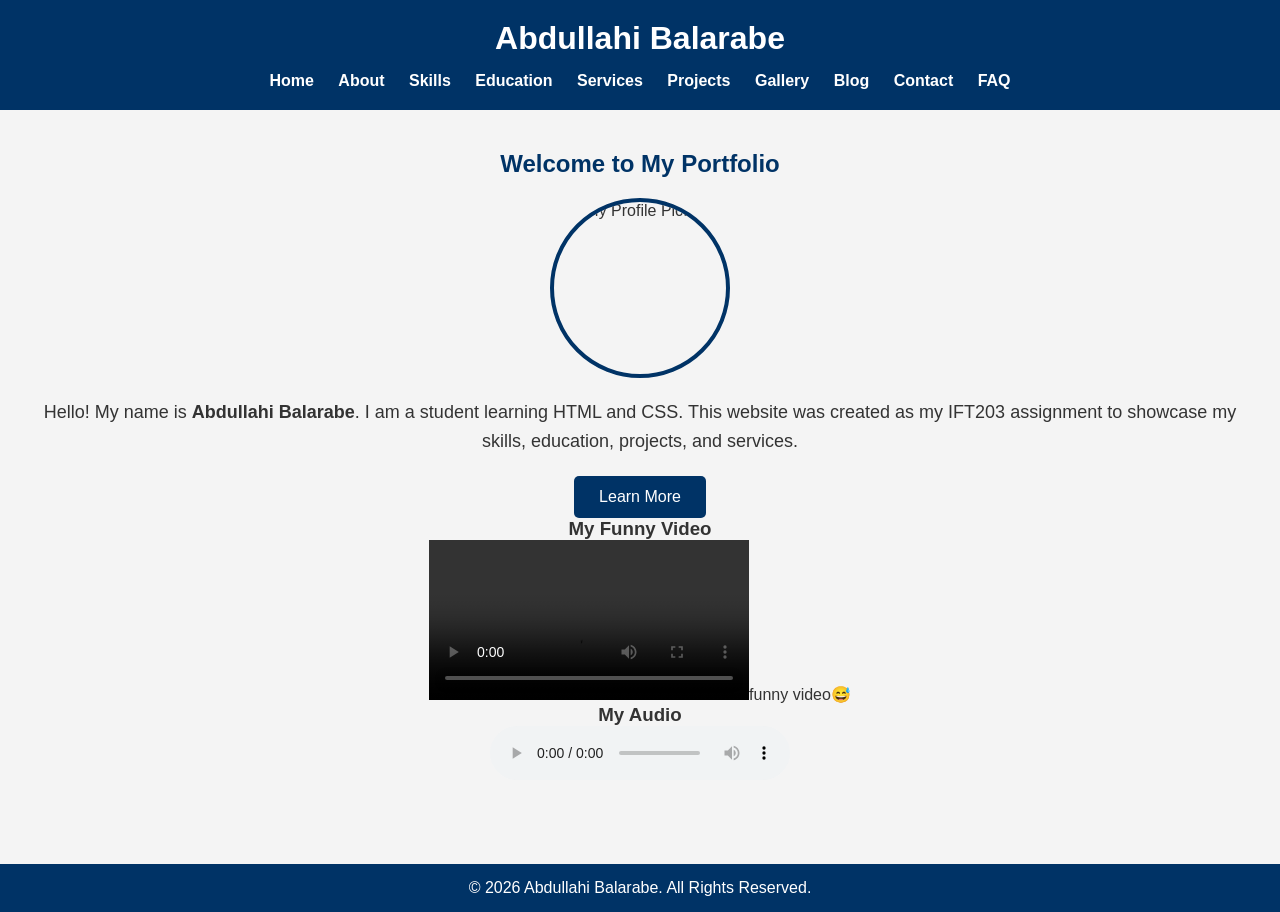
==== index.html @ 3d857029 "Add files via upload" ====
<!DOCTYPE html>
<html lang="en">
<head>
    <meta charset="UTF-8">
    <meta name="viewport" content="width=device-width, initial-scale=1.0">
    <title>Abdullahi Balarabe | Home</title>

    <!-- Link to CSS -->
    <link rel="stylesheet" href="style.css">
</head>
<body>

    <!-- Navigation Menu -->
    <header>
        <h1>Abdullahi Balarabe</h1>

        <nav>
            <a href="index.html">Home</a>
            <a href="about.html">About</a>
            <a href="skills.html">Skills</a>
            <a href="education.html">Education</a>
            <a href="services.html">Services</a>
            <a href="projects.html">Projects</a>
            <a href="gallery.html">Gallery</a>
            <a href="blog.html">Blog</a>
            <a href="contact.html">Contact</a>
            <a href="faq.html">FAQ</a>
        </nav>
    </header>

    <!-- Home Section -->
    <main>
        <h2>Welcome to My Portfolio</h2>
        <img src="images/profile.jpg" alt="My Profile Picture" class="profile">

        <p>
            Hello! My name is <strong>Abdullahi Balarabe</strong>.
            I am a student learning HTML and CSS. This website was
            created as my IFT203 assignment to showcase my skills,
            education, projects, and services.
        </p>

        <button>Learn More</button>
        <h3>My Funny Video</h3>

<video width="320" controls>
    <source src="videos/VID-20260715-WA0588.mp4" type="video/mp4">
    Your browser does not support the video tag.
</video>funny video😅
<h3>My Audio</h3>

<audio controls>
    <source src="audio/Sahara.mp3" type="audio/mpeg">
    Your browser does not support the audio element.
</audio>
    </main>

    <!-- Footer -->
    <footer>
        <p>&copy; 2026 Abdullahi Balarabe. All Rights Reserved.</p>
    </footer>

</body>
</html>
---- style.css ----
/* Reset some default spacing */
* {
    margin: 0;
    padding: 0;
    box-sizing: border-box;
}

/* Body styling */
body {
    font-family: Arial, sans-serif;
    background-color: #f4f4f4;
    color: #333;
}

/* Header */
header {
    background-color: #003366;
    color: white;
    padding: 20px;
    text-align: center;
}

/* Navigation menu */
nav {
    margin-top: 15px;
}

nav a {
    color: white;
    text-decoration: none;
    margin: 0 10px;
    font-weight: bold;
}

nav a:hover {
    color: yellow;
}

/* Main content */
main {
    padding: 40px;
    text-align: center;
}

main h2 {
    color: #003366;
    margin-bottom: 20px;
}

main p {
    font-size: 18px;
    line-height: 1.6;
    margin-bottom: 20px;
}

/* Button */
button {
    background-color: #003366;
    color: white;
    border: none;
    padding: 12px 25px;
    font-size: 16px;
    cursor: pointer;
    border-radius: 5px;
}

button:hover {
    background-color: #0055aa;
}

/* Footer */
footer {
    background-color: #003366;
    color: white;
    text-align: center;
    padding: 15px;
    margin-top: 40px;
}
.profile {
    width: 180px;
    height: 180px;
    border-radius: 50%;
    border: 4px solid #003366;
    margin: 20px auto;
    display: block;
    object-fit: cover;
}
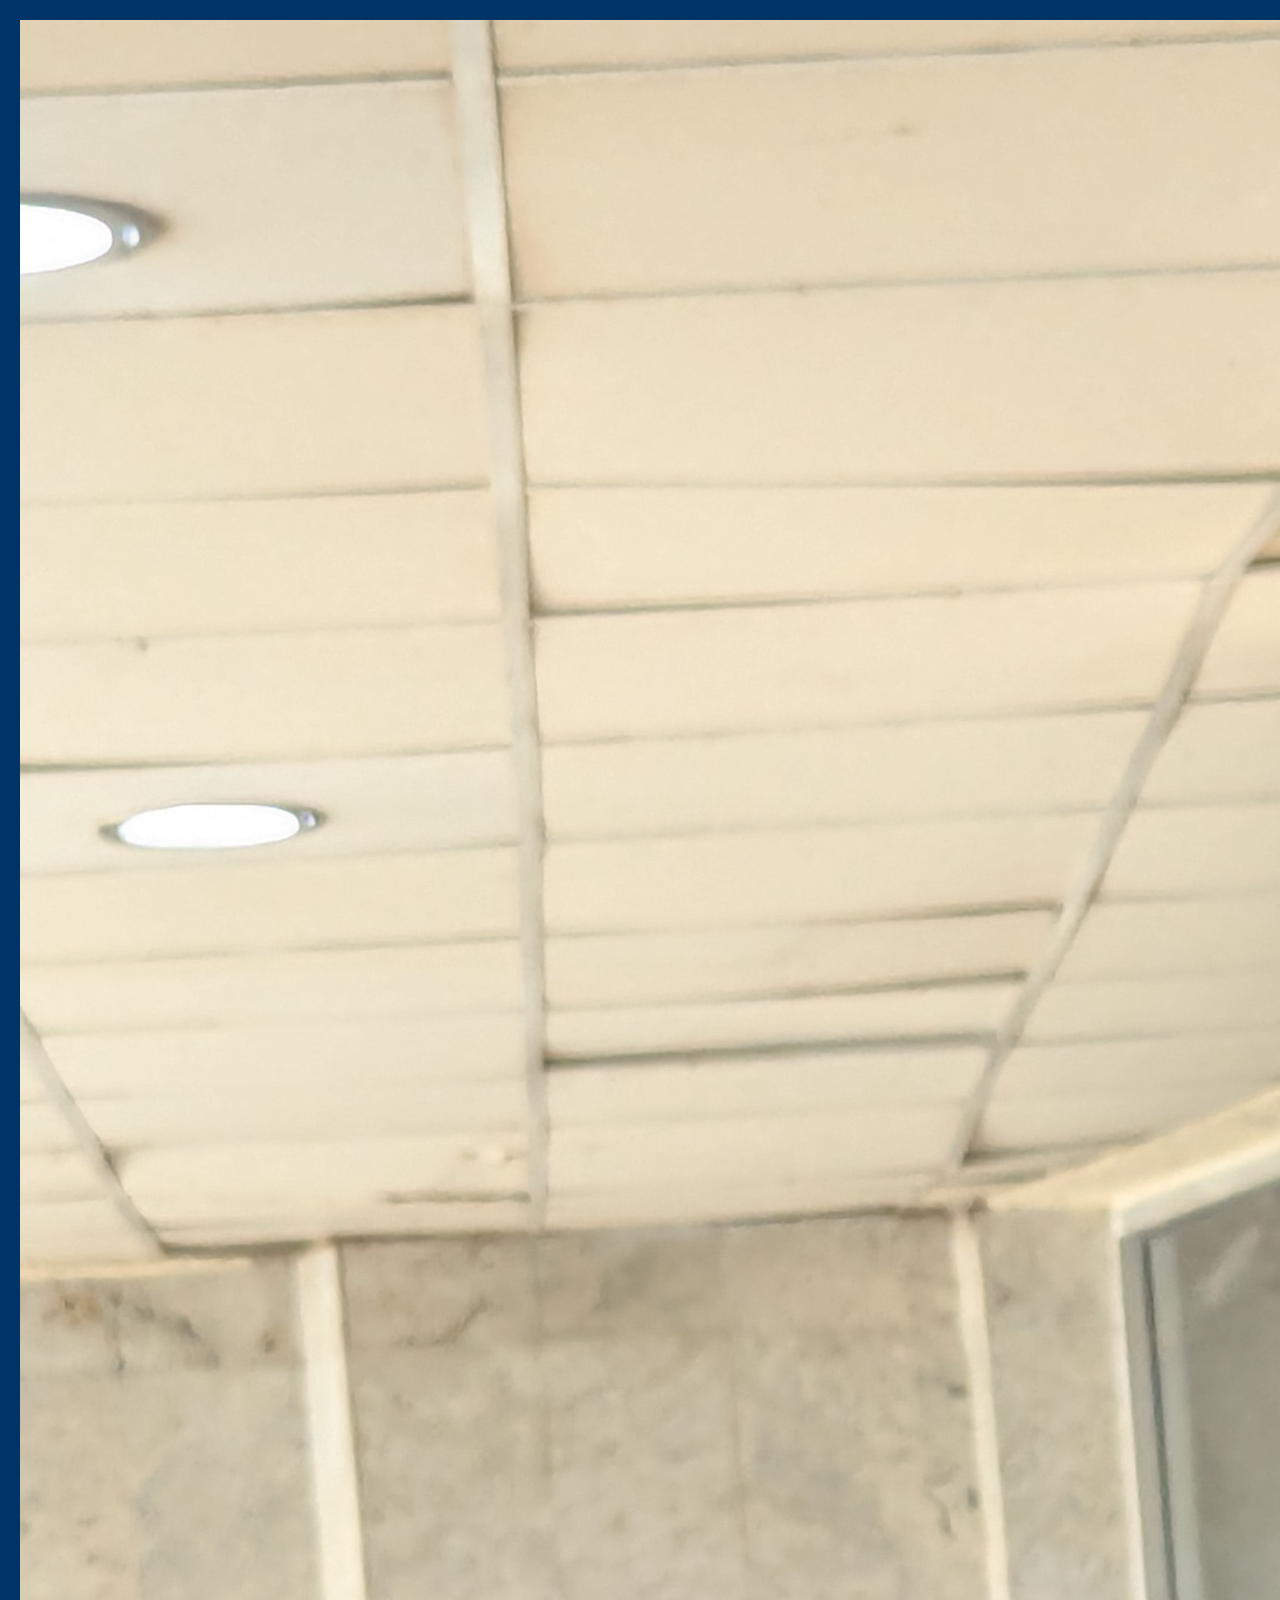
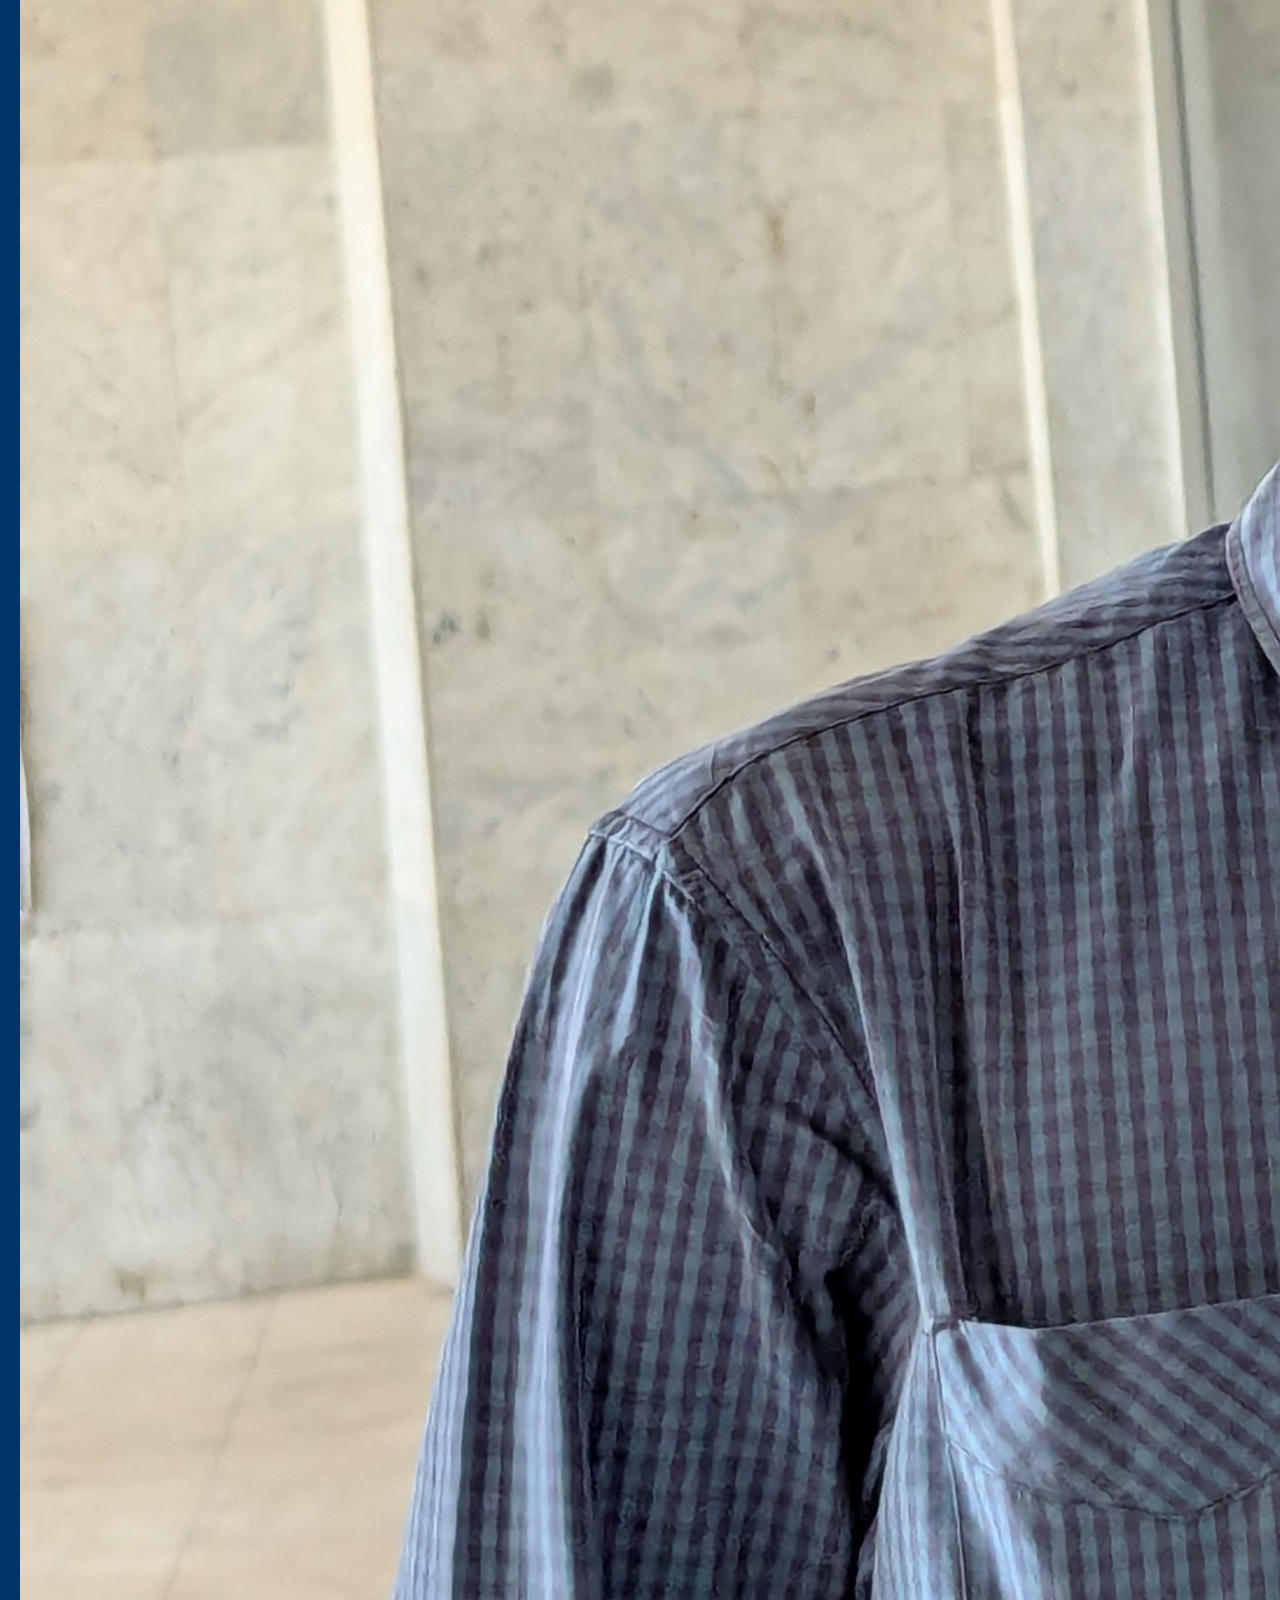
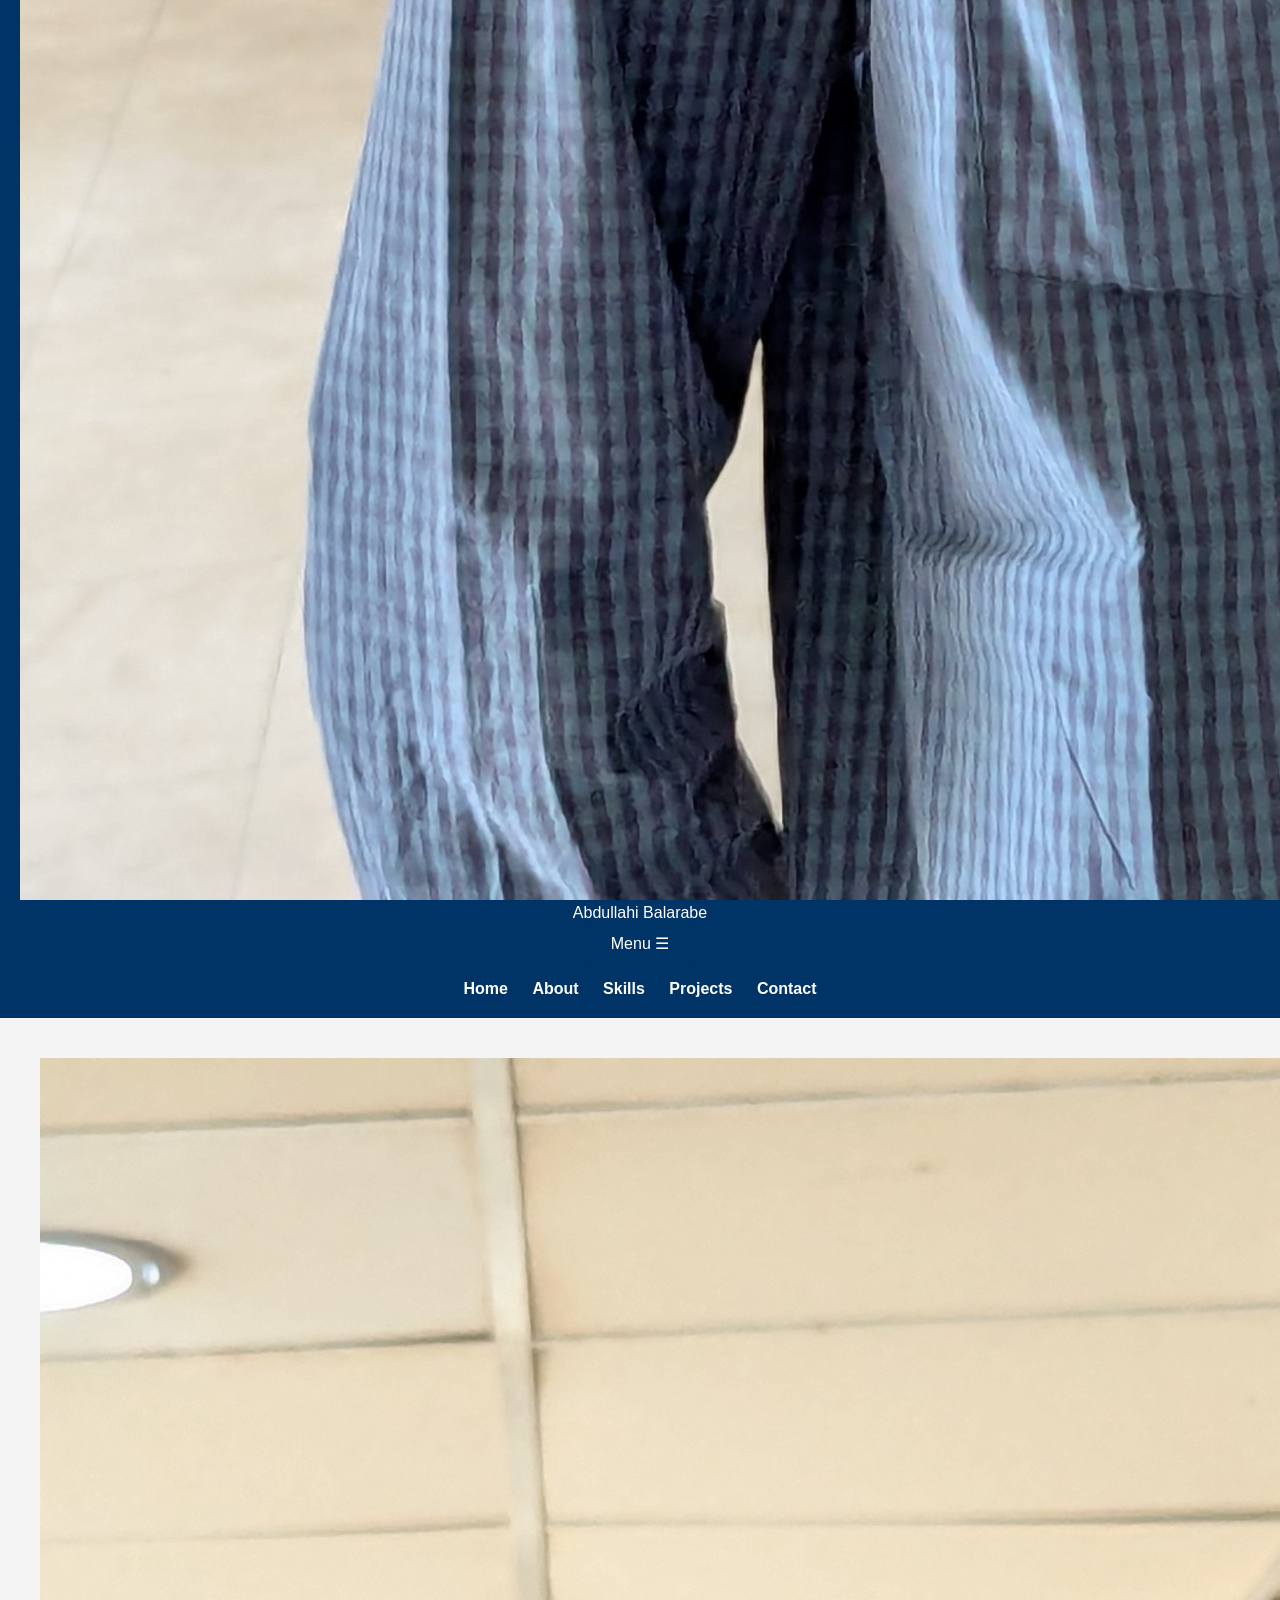
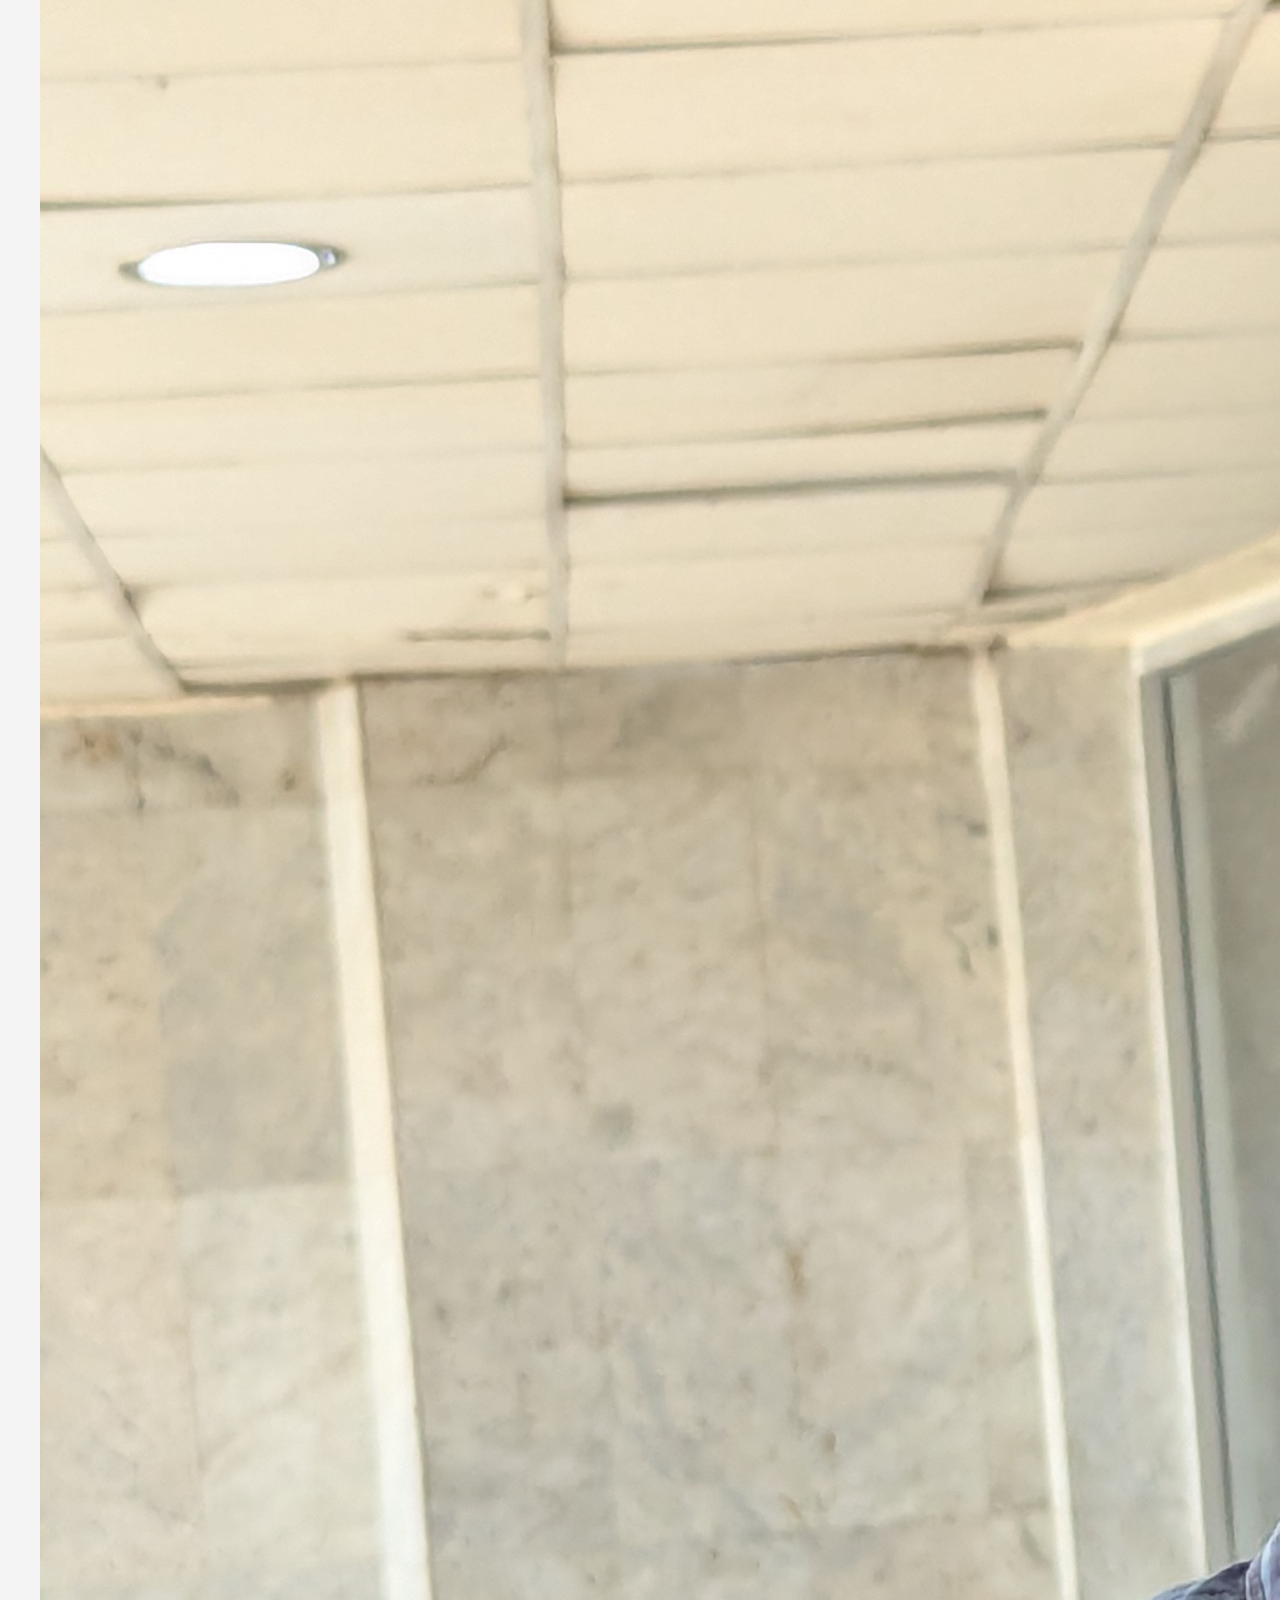
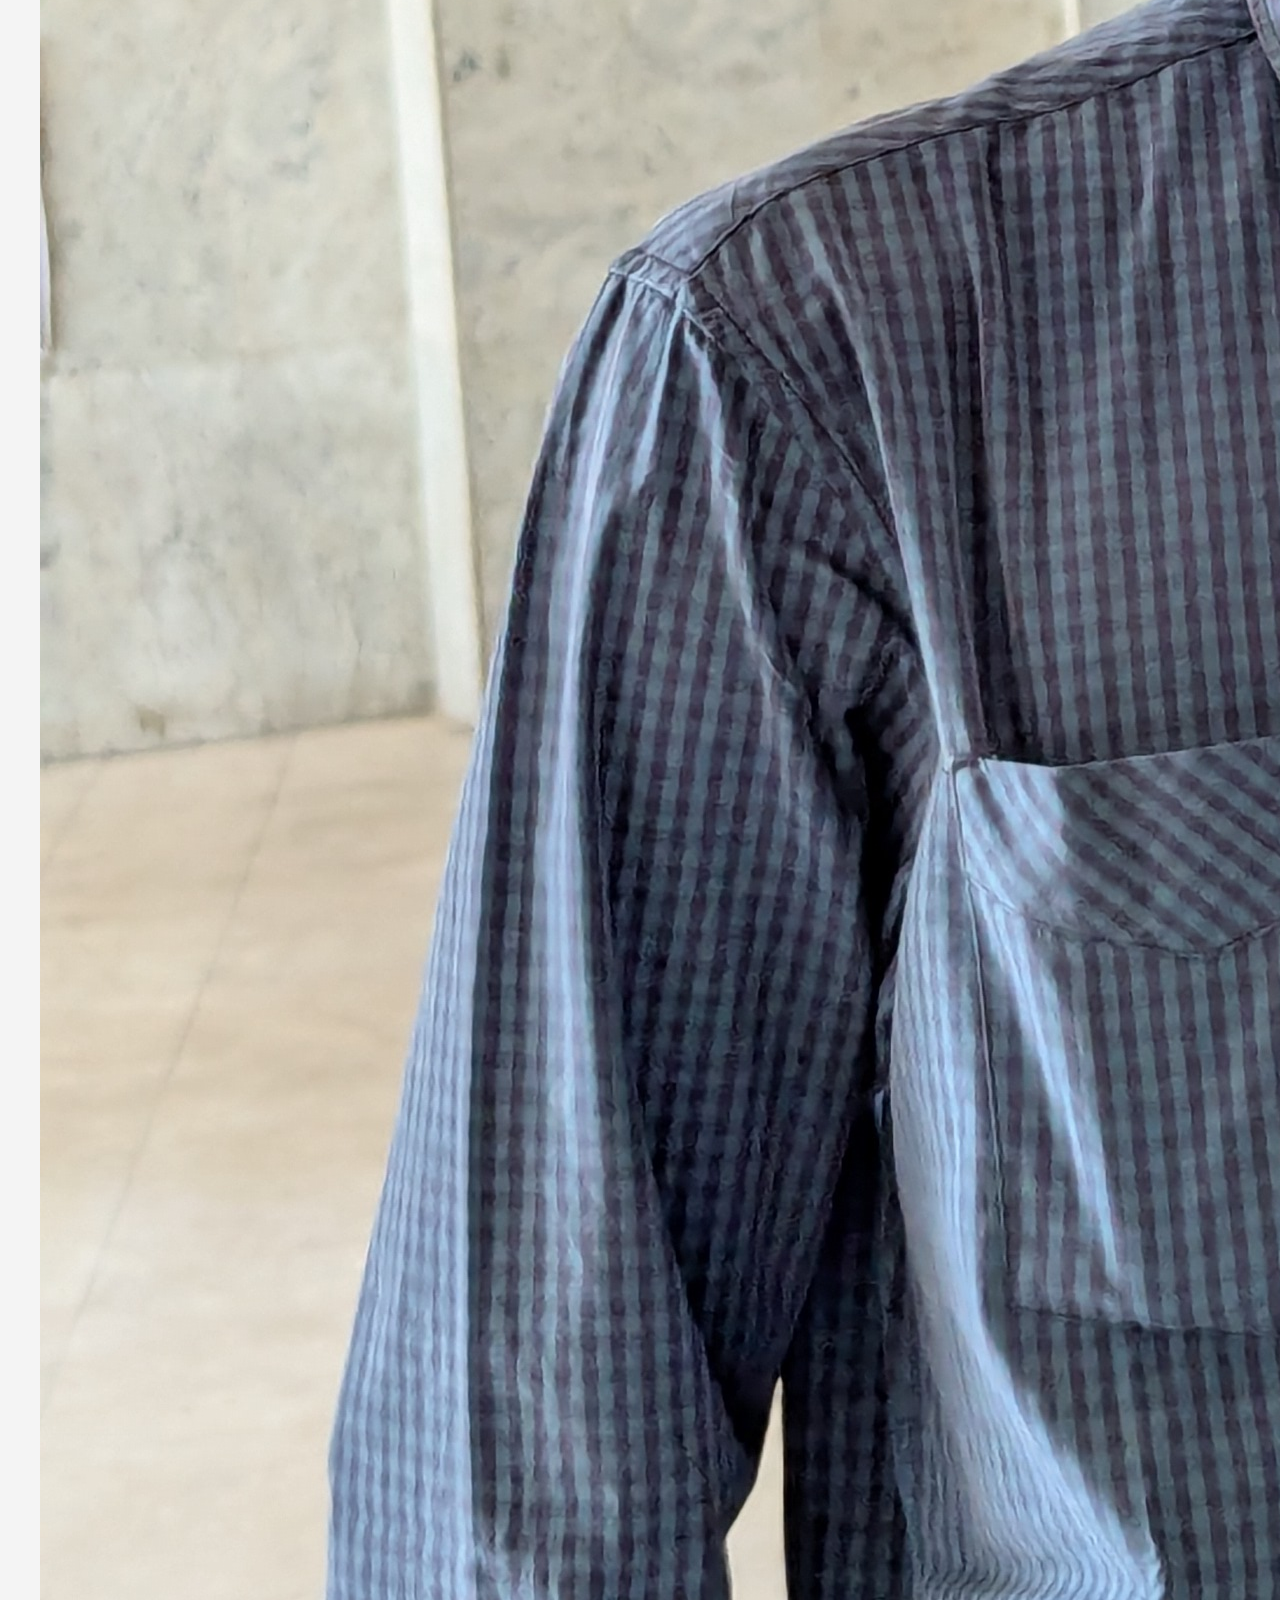
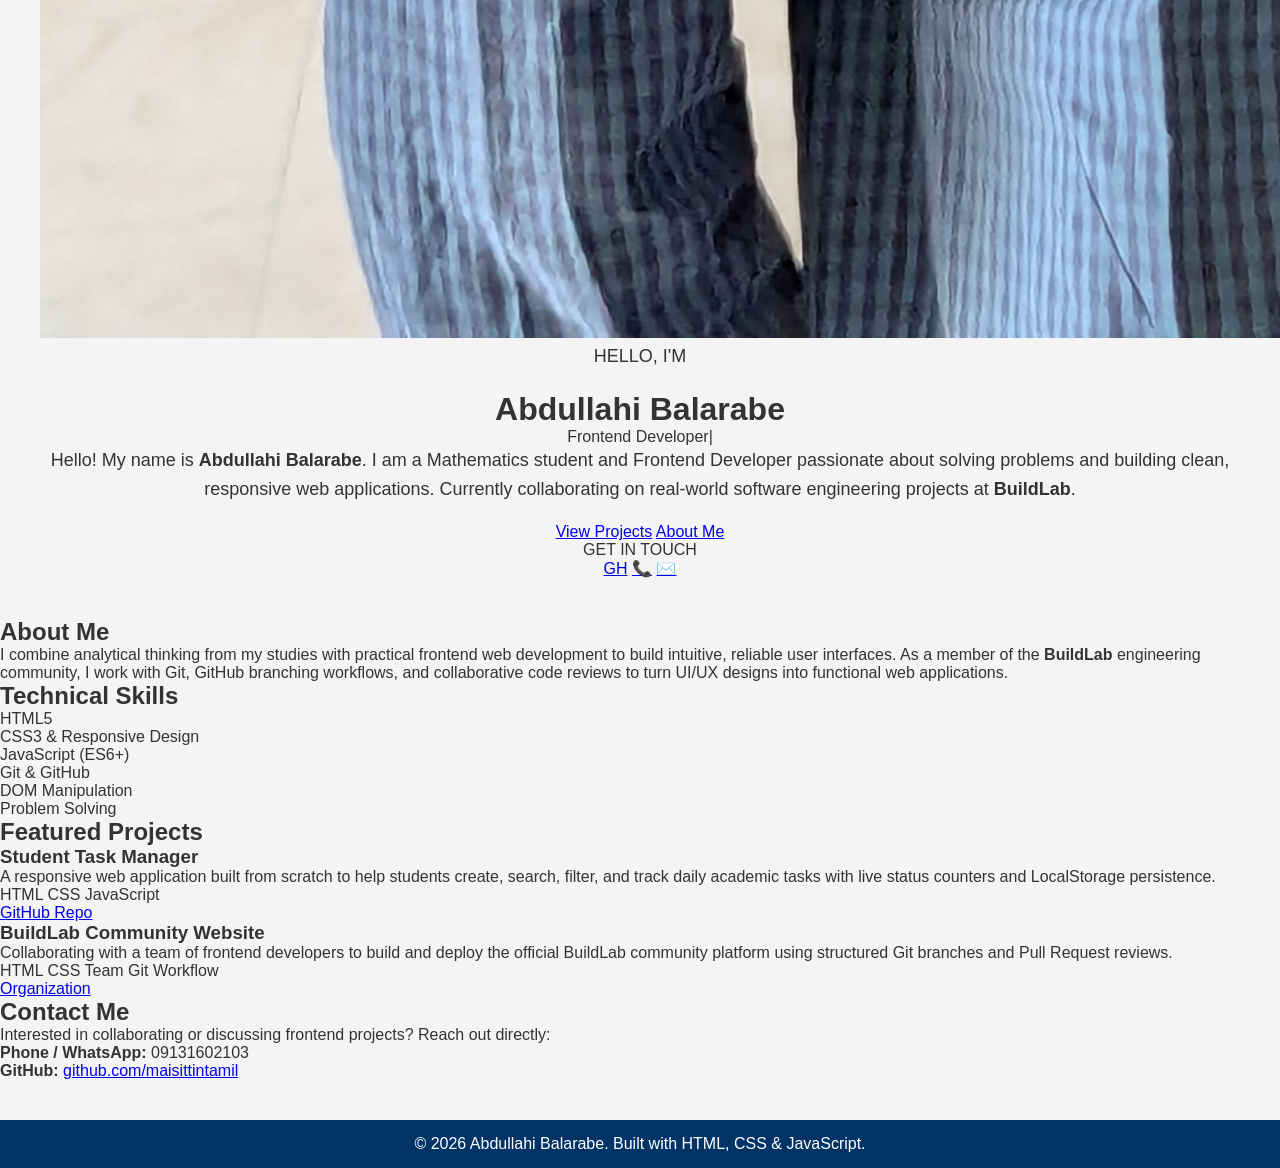
==== commit d08ddb58: "Refactor index.html for improved layout and content Updated the index.html file to enhance the struc" ====
--- a/index.html
+++ b/index.html
@@ -1,64 +1,154 @@
 <!DOCTYPE html>
 <html lang="en">
 <head>
-    <meta charset="UTF-8">
-    <meta name="viewport" content="width=device-width, initial-scale=1.0">
-    <title>Abdullahi Balarabe | Home</title>
-
-    <!-- Link to CSS -->
-    <link rel="stylesheet" href="style.css">
+  <meta charset="UTF-8" />
+  <meta name="viewport" content="width=device-width, initial-scale=1.0" />
+  <title>Abdullahi Balarabe | Frontend Developer</title>
+  <link rel="stylesheet" href="style.css" />
 </head>
 <body>
 
-    <!-- Navigation Menu -->
-    <header>
-        <h1>Abdullahi Balarabe</h1>
+  <!-- Top Navigation Bar -->
+  <header class="navbar">
+    <div class="nav-brand">
+      <img src="images/profile.jpg" alt="Abdullahi Balarabe" class="nav-avatar" />
+      <span class="brand-name">Abdullahi Balarabe</span>
+    </div>
 
-        <nav>
-            <a href="index.html">Home</a>
-            <a href="about.html">About</a>
-            <a href="skills.html">Skills</a>
-            <a href="education.html">Education</a>
-            <a href="services.html">Services</a>
-            <a href="projects.html">Projects</a>
-            <a href="gallery.html">Gallery</a>
-            <a href="blog.html">Blog</a>
-            <a href="contact.html">Contact</a>
-            <a href="faq.html">FAQ</a>
-        </nav>
-    </header>
+    <button id="menu-toggle" class="menu-btn" aria-label="Toggle Menu" aria-expanded="false">
+      <span>Menu</span>
+      <span class="hamburger-icon">☰</span>
+    </button>
 
-    <!-- Home Section -->
-    <main>
-        <h2>Welcome to My Portfolio</h2>
-        <img src="images/profile.jpg" alt="My Profile Picture" class="profile">
+    <!-- Dropdown Navigation Drawer -->
+    <nav id="nav-drawer" class="nav-drawer">
+      <a href="#home" class="nav-link">Home</a>
+      <a href="#about" class="nav-link">About</a>
+      <a href="#skills" class="nav-link">Skills</a>
+      <a href="#projects" class="nav-link">Projects</a>
+      <a href="#contact" class="nav-link">Contact</a>
+    </nav>
+  </header>
 
+  <!-- Hero Section -->
+  <main id="home" class="hero">
+    <div class="hero-content">
+      <div class="profile-ring">
+        <img src="images/profile.jpg" alt="Abdullahi Balarabe" class="hero-photo" />
+      </div>
+
+      <p class="hero-kicker">HELLO, I'M</p>
+      <h1 class="hero-title">Abdullahi <span class="accent-text">Balarabe</span></h1>
+      
+      <div class="typing-wrapper">
+        <span id="typed-role" class="typed-text">Frontend Developer</span><span class="cursor">|</span>
+      </div>
+
+      <p class="hero-bio">
+        Hello! My name is <strong>Abdullahi Balarabe</strong>. I am a Mathematics student and Frontend Developer passionate about solving problems and building clean, responsive web applications. Currently collaborating on real-world software engineering projects at <strong>BuildLab</strong>.
+      </p>
+
+      <div class="hero-actions">
+        <a href="#projects" class="btn btn-primary">View Projects</a>
+        <a href="#about" class="btn btn-secondary">About Me</a>
+      </div>
+
+      <div class="social-strip">
+        <span class="social-label">GET IN TOUCH</span>
+        <div class="social-icons">
+          <a href="https://github.com/maisittintamil" target="_blank" rel="noopener" class="icon-box" title="GitHub">GH</a>
+          <a href="tel:09131602103" class="icon-box" title="Call Me">📞</a>
+          <a href="#contact" class="icon-box" title="Message">✉️</a>
+        </div>
+      </div>
+    </div>
+  </main>
+
+  <!-- About Section -->
+  <section id="about" class="section">
+    <div class="container">
+      <h2 class="section-title">About <span class="accent-text">Me</span></h2>
+      <div class="card">
         <p>
-            Hello! My name is <strong>Abdullahi Balarabe</strong>.
-            I am a student learning HTML and CSS. This website was
-            created as my IFT203 assignment to showcase my skills,
-            education, projects, and services.
+          I combine analytical thinking from my studies with practical frontend web development to build intuitive, reliable user interfaces. As a member of the <strong>BuildLab</strong> engineering community, I work with Git, GitHub branching workflows, and collaborative code reviews to turn UI/UX designs into functional web applications.
         </p>
+      </div>
+    </div>
+  </section>
 
-        <button>Learn More</button>
-        <h3>My Funny Video</h3>
+  <!-- Skills Section -->
+  <section id="skills" class="section">
+    <div class="container">
+      <h2 class="section-title">Technical <span class="accent-text">Skills</span></h2>
+      <div class="skills-grid">
+        <div class="skill-card">HTML5</div>
+        <div class="skill-card">CSS3 & Responsive Design</div>
+        <div class="skill-card">JavaScript (ES6+)</div>
+        <div class="skill-card">Git & GitHub</div>
+        <div class="skill-card">DOM Manipulation</div>
+        <div class="skill-card">Problem Solving</div>
+      </div>
+    </div>
+  </section>
 
-<video width="320" controls>
-    <source src="videos/VID-20260715-WA0588.mp4" type="video/mp4">
-    Your browser does not support the video tag.
-</video>funny video😅
-<h3>My Audio</h3>
+  <!-- Projects Section -->
+  <section id="projects" class="section">
+    <div class="container">
+      <h2 class="section-title">Featured <span class="accent-text">Projects</span></h2>
+      <div class="projects-grid">
+        
+        <article class="project-card">
+          <h3>Student Task Manager</h3>
+          <p>
+            A responsive web application built from scratch to help students create, search, filter, and track daily academic tasks with live status counters and LocalStorage persistence.
+          </p>
+          <div class="tech-tags">
+            <span>HTML</span>
+            <span>CSS</span>
+            <span>JavaScript</span>
+          </div>
+          <div class="project-links">
+            <a href="https://github.com/maisittintamil/buildlab-entry-task" target="_blank" rel="noopener" class="btn btn-sm">GitHub Repo</a>
+          </div>
+        </article>
 
-<audio controls>
-    <source src="audio/Sahara.mp3" type="audio/mpeg">
-    Your browser does not support the audio element.
-</audio>
-    </main>
+        <article class="project-card">
+          <h3>BuildLab Community Website</h3>
+          <p>
+            Collaborating with a team of frontend developers to build and deploy the official BuildLab community platform using structured Git branches and Pull Request reviews.
+          </p>
+          <div class="tech-tags">
+            <span>HTML</span>
+            <span>CSS</span>
+            <span>Team Git Workflow</span>
+          </div>
+          <div class="project-links">
+            <a href="https://github.com/buildlab-community" target="_blank" rel="noopener" class="btn btn-sm">Organization</a>
+          </div>
+        </article>
 
-    <!-- Footer -->
-    <footer>
-        <p>&copy; 2026 Abdullahi Balarabe. All Rights Reserved.</p>
-    </footer>
+      </div>
+    </div>
+  </section>
 
+  <!-- Contact Section -->
+  <section id="contact" class="section">
+    <div class="container">
+      <h2 class="section-title">Contact <span class="accent-text">Me</span></h2>
+      <div class="card contact-card">
+        <p>Interested in collaborating or discussing frontend projects? Reach out directly:</p>
+        <div class="contact-details">
+          <p><strong>Phone / WhatsApp:</strong> 09131602103</p>
+          <p><strong>GitHub:</strong> <a href="https://github.com/maisittintamil" target="_blank" rel="noopener">github.com/maisittintamil</a></p>
+        </div>
+      </div>
+    </div>
+  </section>
+
+  <footer class="footer">
+    <p>&copy; 2026 Abdullahi Balarabe. Built with HTML, CSS &amp; JavaScript.</p>
+  </footer>
+
+  <script src="script.js"></script>
 </body>
-</html>+</html>
--- a/style.css
+++ b/style.css
@@ -84,4 +84,4 @@
     margin: 20px auto;
     display: block;
     object-fit: cover;
-}
+}
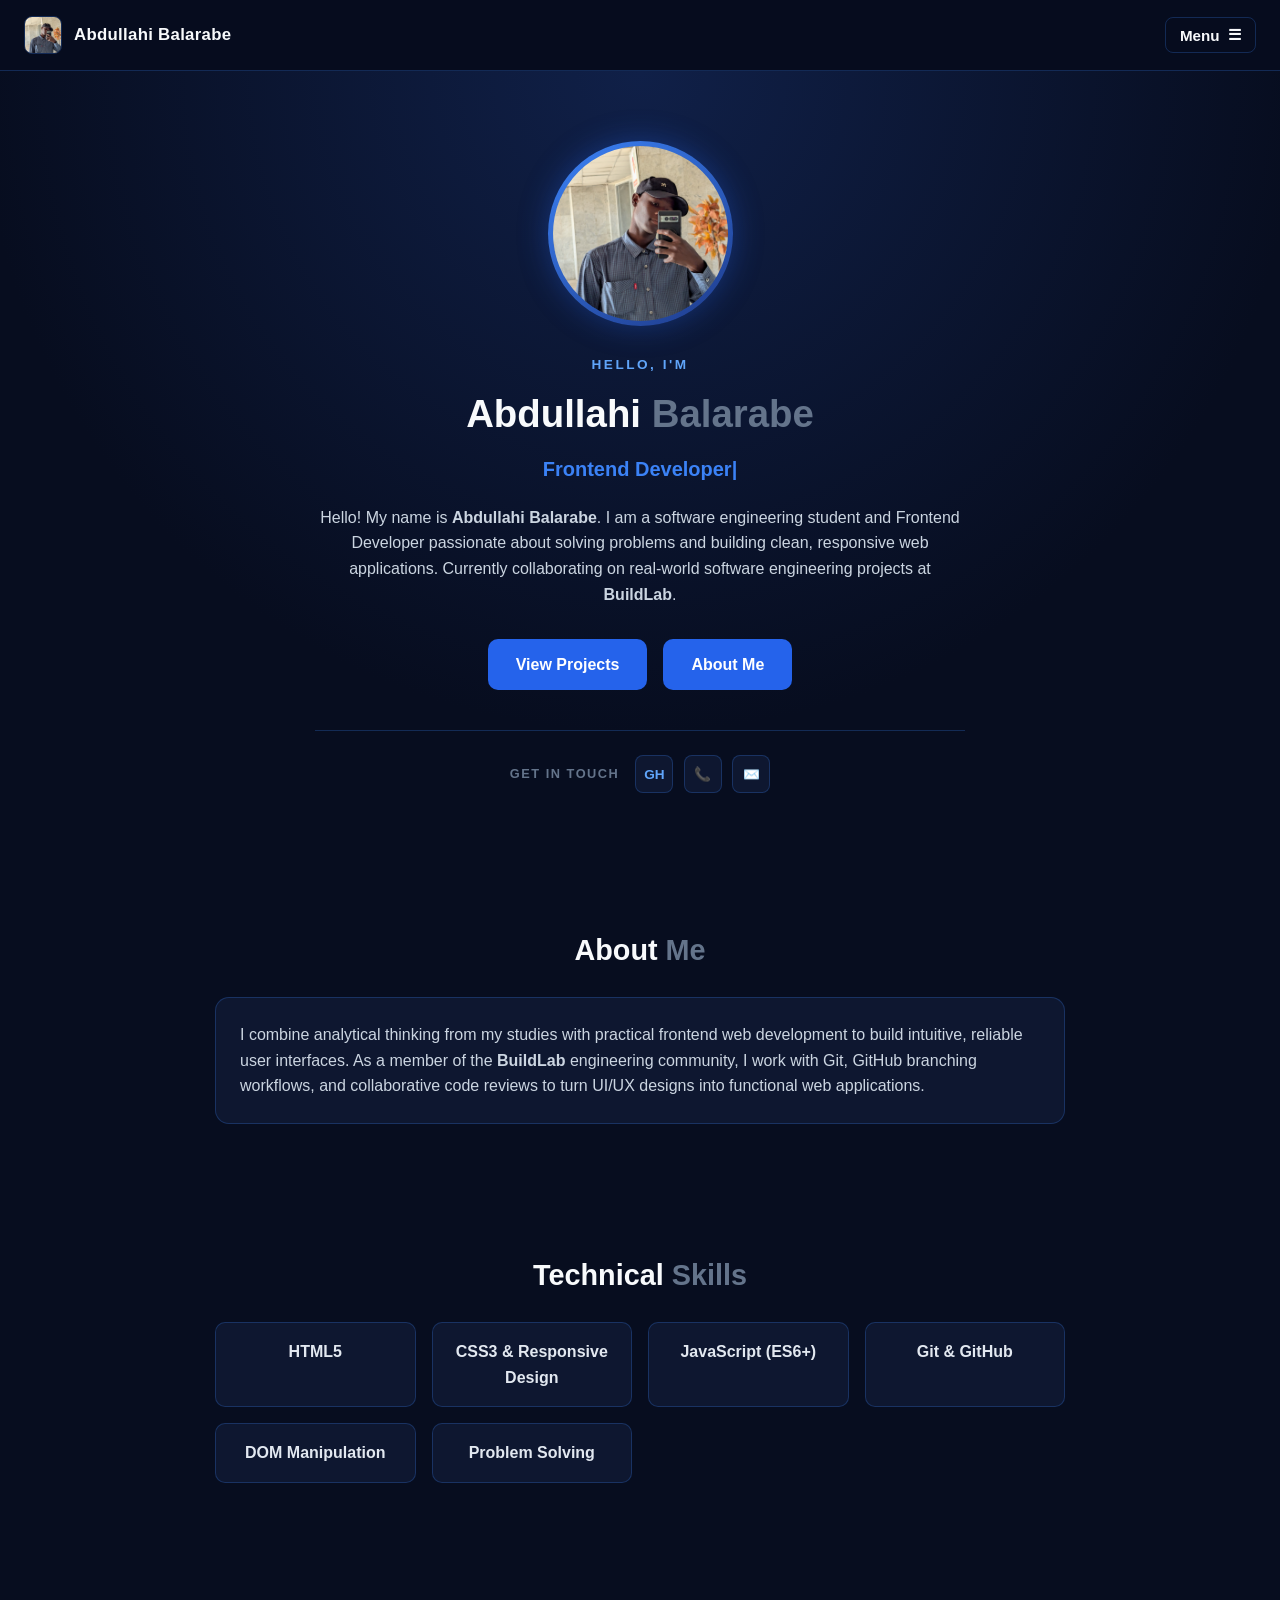
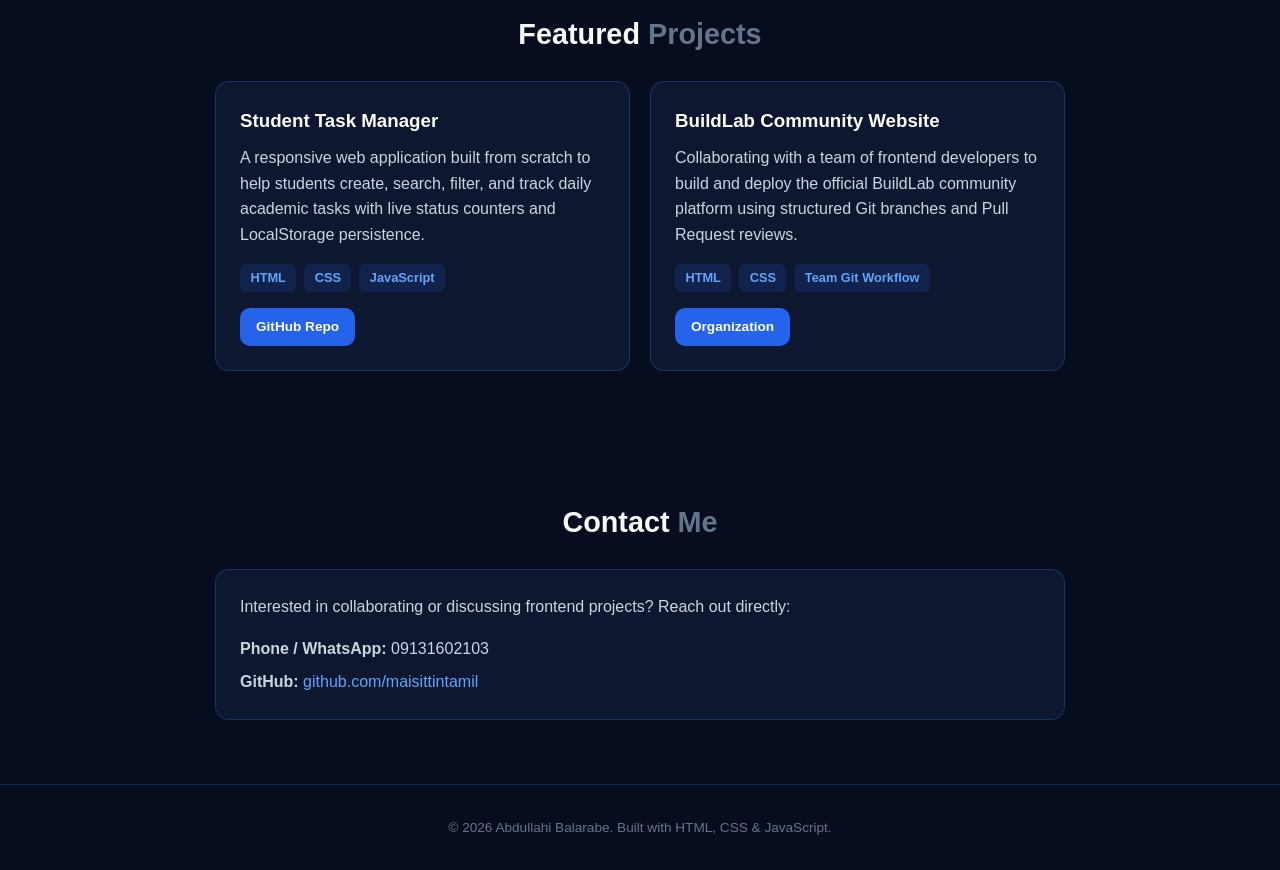
==== commit 90fc0370: "Update bio to reflect software engineering studies" ====
--- a/index.html
+++ b/index.html
@@ -45,7 +45,7 @@
       </div>
 
       <p class="hero-bio">
-        Hello! My name is <strong>Abdullahi Balarabe</strong>. I am a Mathematics student and Frontend Developer passionate about solving problems and building clean, responsive web applications. Currently collaborating on real-world software engineering projects at <strong>BuildLab</strong>.
+        Hello! My name is <strong>Abdullahi Balarabe</strong>. I am a software engineering student and Frontend Developer passionate about solving problems and building clean, responsive web applications. Currently collaborating on real-world software engineering projects at <strong>BuildLab</strong>.
       </p>
 
       <div class="hero-actions">
--- a/style.css
+++ b/style.css
@@ -1,87 +1,359 @@
-/* Reset some default spacing */
+:root {
+  --bg-dark: #070d1f;
+  --bg-card: #0e1730;
+  --bg-nav: rgba(7, 13, 31, 0.95);
+  --primary: #2563eb;
+  --primary-hover: #1d4ed8;
+  --accent-muted: #64748b;
+  --text-main: #f8fafc;
+  --text-sub: #cbd5e1;
+  --border-subtle: rgba(59, 130, 246, 0.25);
+}
+
 * {
-    margin: 0;
-    padding: 0;
-    box-sizing: border-box;
-}
-
-/* Body styling */
+  margin: 0;
+  padding: 0;
+  box-sizing: border-box;
+  scroll-behavior: smooth;
+}
+
 body {
-    font-family: Arial, sans-serif;
-    background-color: #f4f4f4;
-    color: #333;
-}
-
-/* Header */
-header {
-    background-color: #003366;
-    color: white;
-    padding: 20px;
-    text-align: center;
-}
-
-/* Navigation menu */
-nav {
-    margin-top: 15px;
-}
-
-nav a {
-    color: white;
-    text-decoration: none;
-    margin: 0 10px;
-    font-weight: bold;
-}
-
-nav a:hover {
-    color: yellow;
-}
-
-/* Main content */
-main {
-    padding: 40px;
-    text-align: center;
-}
-
-main h2 {
-    color: #003366;
-    margin-bottom: 20px;
-}
-
-main p {
-    font-size: 18px;
-    line-height: 1.6;
-    margin-bottom: 20px;
-}
-
-/* Button */
-button {
-    background-color: #003366;
-    color: white;
-    border: none;
-    padding: 12px 25px;
-    font-size: 16px;
-    cursor: pointer;
-    border-radius: 5px;
-}
-
-button:hover {
-    background-color: #0055aa;
-}
-
-/* Footer */
-footer {
-    background-color: #003366;
-    color: white;
-    text-align: center;
-    padding: 15px;
-    margin-top: 40px;
-}
-.profile {
-    width: 180px;
-    height: 180px;
-    border-radius: 50%;
-    border: 4px solid #003366;
-    margin: 20px auto;
-    display: block;
-    object-fit: cover;
-}+  font-family: 'Segoe UI', Roboto, Helvetica, Arial, sans-serif;
+  background-color: var(--bg-dark);
+  color: var(--text-main);
+  line-height: 1.6;
+}
+
+/* Navbar & Menu Button */
+.navbar {
+  position: sticky;
+  top: 0;
+  z-index: 1000;
+  display: flex;
+  justify-content: space-between;
+  align-items: center;
+  padding: 1rem 1.5rem;
+  background: var(--bg-nav);
+  border-bottom: 1px solid var(--border-subtle);
+  backdrop-filter: blur(10px);
+}
+
+.nav-brand {
+  display: flex;
+  align-items: center;
+  gap: 0.75rem;
+}
+
+.nav-avatar {
+  width: 38px;
+  height: 38px;
+  border-radius: 8px;
+  object-fit: cover;
+  border: 1px solid var(--border-subtle);
+}
+
+.brand-name {
+  font-weight: 700;
+  font-size: 1.05rem;
+  letter-spacing: 0.3px;
+}
+
+.menu-btn {
+  display: flex;
+  align-items: center;
+  gap: 0.5rem;
+  background: transparent;
+  color: var(--text-main);
+  border: 1px solid var(--border-subtle);
+  padding: 0.5rem 0.9rem;
+  border-radius: 8px;
+  font-size: 0.95rem;
+  font-weight: 600;
+  cursor: pointer;
+  transition: border-color 0.2s, background 0.2s;
+}
+
+.menu-btn:hover {
+  border-color: var(--primary);
+  background: rgba(37, 99, 235, 0.12);
+}
+
+/* Dropdown Menu Drawer */
+.nav-drawer {
+  position: absolute;
+  top: 100%;
+  right: 1.5rem;
+  width: 220px;
+  background: var(--bg-card);
+  border: 1px solid var(--border-subtle);
+  border-radius: 12px;
+  padding: 0.75rem;
+  display: none;
+  flex-direction: column;
+  gap: 0.35rem;
+  box-shadow: 0 12px 30px rgba(0, 0, 0, 0.6);
+}
+
+.nav-drawer.open {
+  display: flex;
+}
+
+.nav-link {
+  color: var(--text-sub);
+  text-decoration: none;
+  padding: 0.65rem 1rem;
+  border-radius: 8px;
+  font-weight: 500;
+  transition: background 0.2s, color 0.2s;
+}
+
+.nav-link:hover {
+  background: rgba(37, 99, 235, 0.18);
+  color: #ffffff;
+}
+
+/* Hero Section */
+.hero {
+  min-height: 88vh;
+  display: flex;
+  align-items: center;
+  justify-content: center;
+  text-align: center;
+  padding: 2.5rem 1.5rem;
+  background: radial-gradient(circle at top, #102048 0%, var(--bg-dark) 65%);
+}
+
+.hero-content {
+  max-width: 650px;
+  width: 100%;
+}
+
+.profile-ring {
+  width: 185px;
+  height: 185px;
+  margin: 0 auto 1.75rem;
+  border-radius: 50%;
+  padding: 5px;
+  background: linear-gradient(145deg, #3b82f6, #1e3a8a);
+  box-shadow: 0 0 30px rgba(37, 99, 235, 0.35);
+}
+
+.hero-photo {
+  width: 100%;
+  height: 100%;
+  border-radius: 50%;
+  object-fit: cover;
+  display: block;
+}
+
+.hero-kicker {
+  font-size: 0.85rem;
+  letter-spacing: 2.5px;
+  color: #60a5fa;
+  font-weight: 600;
+  margin-bottom: 0.5rem;
+}
+
+.hero-title {
+  font-size: 2.4rem;
+  font-weight: 800;
+  margin-bottom: 0.5rem;
+}
+
+.accent-text {
+  color: var(--accent-muted);
+}
+
+.typing-wrapper {
+  font-size: 1.25rem;
+  font-weight: 600;
+  color: #3b82f6;
+  margin-bottom: 1.25rem;
+  min-height: 1.8rem;
+}
+
+.cursor {
+  animation: blink 0.8s infinite;
+}
+
+@keyframes blink {
+  0%, 100% { opacity: 1; }
+  50% { opacity: 0; }
+}
+
+.hero-bio {
+  color: var(--text-sub);
+  font-size: 1rem;
+  margin-bottom: 2rem;
+}
+
+/* Buttons */
+.hero-actions {
+  display: flex;
+  gap: 1rem;
+  justify-content: center;
+  flex-wrap: wrap;
+  margin-bottom: 2.5rem;
+}
+
+.btn {
+  display: inline-block;
+  padding: 0.8rem 1.75rem;
+  border-radius: 10px;
+  font-weight: 600;
+  text-decoration: none;
+  transition: transform 0.15s, background 0.2s;
+}
+
+.btn:active {
+  transform: scale(0.98);
+}
+
+.btn-primary {
+  background: var(--primary);
+  color: #ffffff;
+}
+
+.btn-primary:hover {
+  background: var(--primary-hover);
+}
+
+.btn-secondary {
+  background: var(--primary);
+  color: #ffffff;
+}
+
+.btn-secondary:hover {
+  background: var(--primary-hover);
+}
+
+.btn-sm {
+  padding: 0.5rem 1rem;
+  font-size: 0.85rem;
+  background: var(--primary);
+  color: #fff;
+}
+
+/* Social Strip */
+.social-strip {
+  display: flex;
+  align-items: center;
+  justify-content: center;
+  gap: 1rem;
+  border-top: 1px solid var(--border-subtle);
+  padding-top: 1.5rem;
+}
+
+.social-label {
+  font-size: 0.8rem;
+  letter-spacing: 1.5px;
+  color: var(--accent-muted);
+  font-weight: 600;
+}
+
+.social-icons {
+  display: flex;
+  gap: 0.65rem;
+}
+
+.icon-box {
+  width: 38px;
+  height: 38px;
+  display: flex;
+  align-items: center;
+  justify-content: center;
+  border-radius: 8px;
+  border: 1px solid var(--border-subtle);
+  background: var(--bg-card);
+  color: #60a5fa;
+  text-decoration: none;
+  font-size: 0.85rem;
+  font-weight: 700;
+}
+
+/* Sections & Cards */
+.section {
+  padding: 4rem 1.5rem;
+}
+
+.container {
+  max-width: 850px;
+  margin: 0 auto;
+}
+
+.section-title {
+  font-size: 1.8rem;
+  margin-bottom: 1.5rem;
+  text-align: center;
+}
+
+.card, .project-card {
+  background: var(--bg-card);
+  border: 1px solid var(--border-subtle);
+  border-radius: 14px;
+  padding: 1.5rem;
+  color: var(--text-sub);
+}
+
+.skills-grid {
+  display: grid;
+  grid-template-columns: repeat(auto-fit, minmax(160px, 1fr));
+  gap: 1rem;
+}
+
+.skill-card {
+  background: var(--bg-card);
+  border: 1px solid var(--border-subtle);
+  padding: 1rem;
+  border-radius: 10px;
+  text-align: center;
+  font-weight: 600;
+  color: #e2e8f0;
+}
+
+.projects-grid {
+  display: grid;
+  grid-template-columns: repeat(auto-fit, minmax(280px, 1fr));
+  gap: 1.25rem;
+}
+
+.project-card h3 {
+  color: #ffffff;
+  margin-bottom: 0.6rem;
+}
+
+.tech-tags {
+  display: flex;
+  flex-wrap: wrap;
+  gap: 0.5rem;
+  margin: 1rem 0;
+}
+
+.tech-tags span {
+  background: rgba(37, 99, 235, 0.15);
+  color: #60a5fa;
+  padding: 0.25rem 0.65rem;
+  border-radius: 6px;
+  font-size: 0.8rem;
+  font-weight: 600;
+}
+
+.contact-card a {
+  color: #60a5fa;
+  text-decoration: none;
+}
+
+.contact-details {
+  margin-top: 1rem;
+  display: flex;
+  flex-direction: column;
+  gap: 0.5rem;
+}
+
+.footer {
+  text-align: center;
+  padding: 2rem 1rem;
+  color: var(--accent-muted);
+  font-size: 0.85rem;
+  border-top: 1px solid var(--border-subtle);
+}
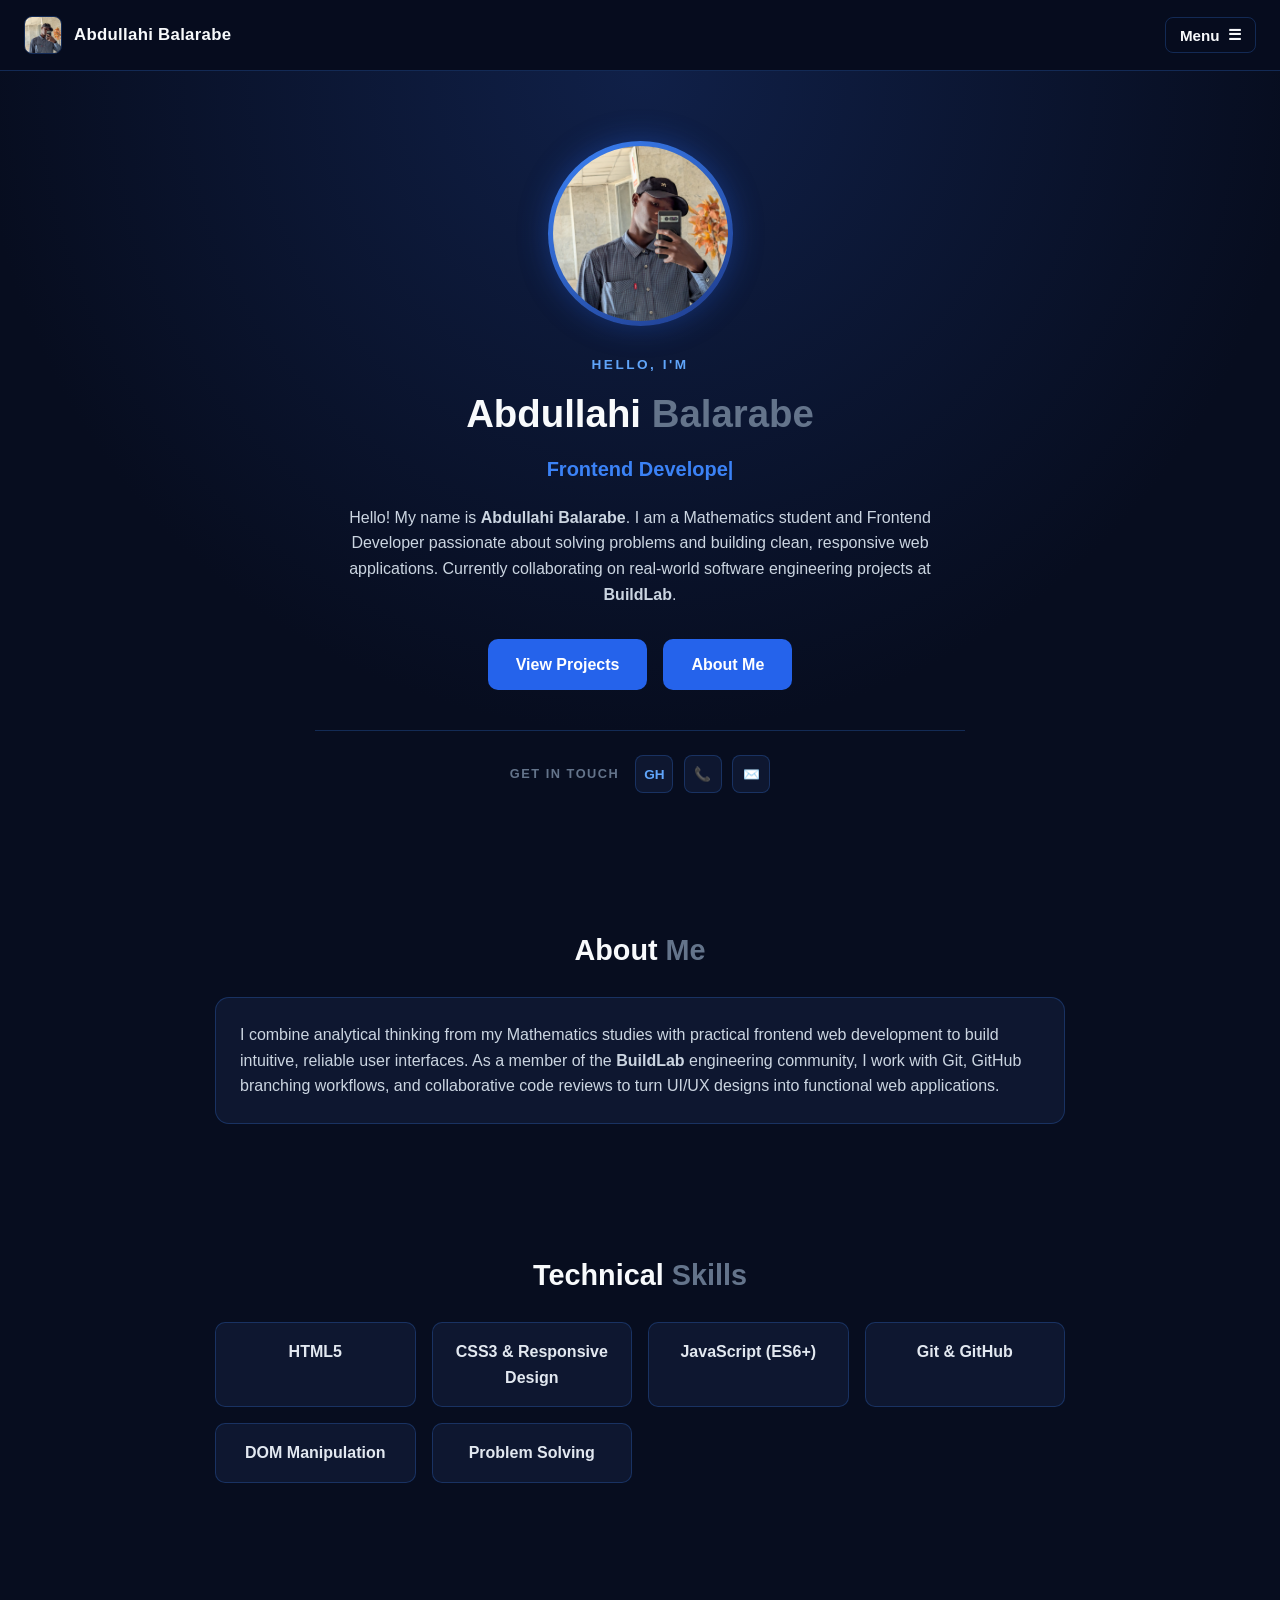
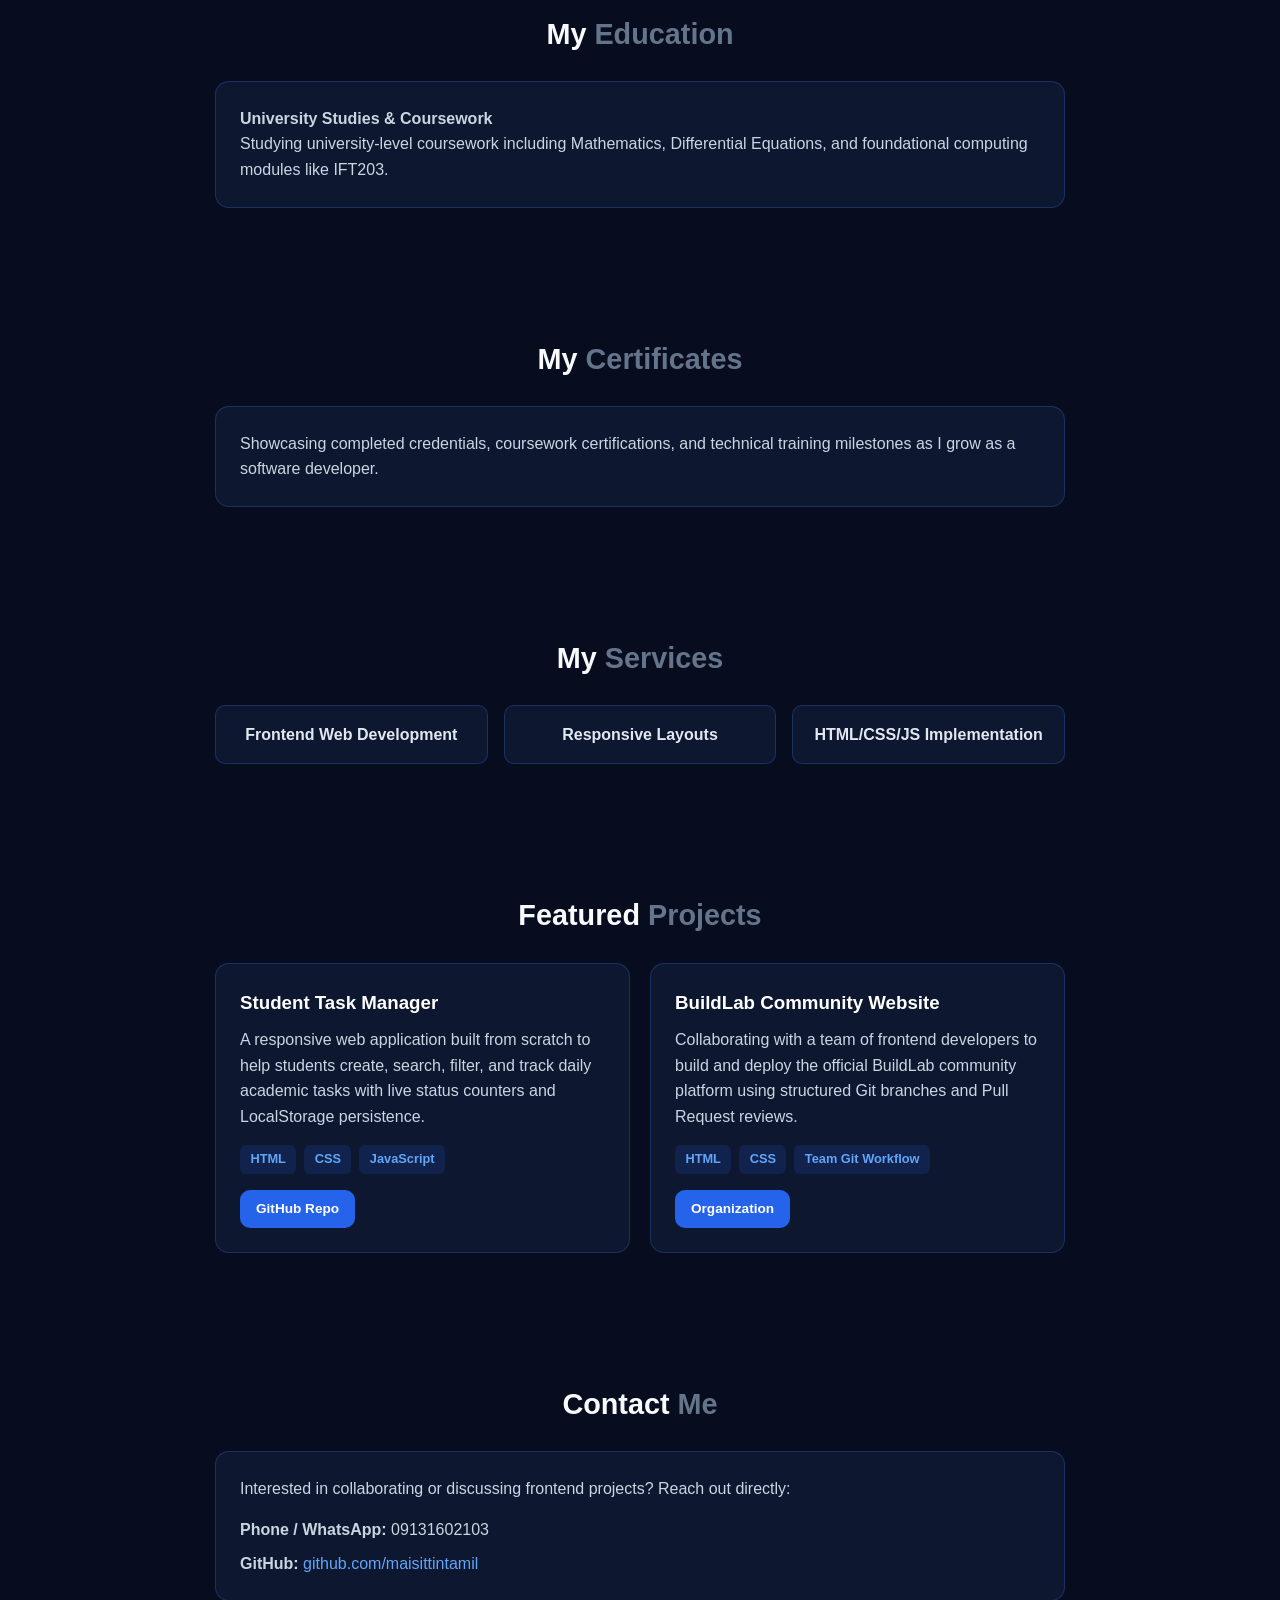
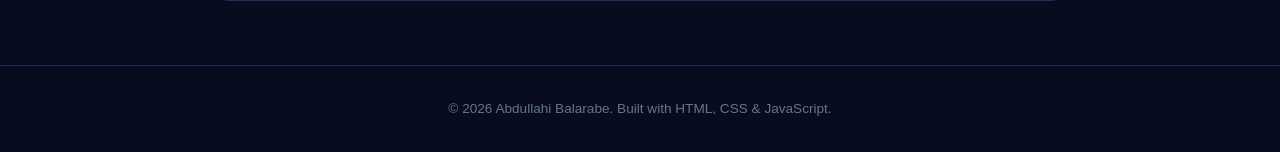
==== commit e1156f28: "Revise personal details and expand content sections Updated personal information and added new secti" ====
--- a/index.html
+++ b/index.html
@@ -25,6 +25,9 @@
       <a href="#home" class="nav-link">Home</a>
       <a href="#about" class="nav-link">About</a>
       <a href="#skills" class="nav-link">Skills</a>
+      <a href="#education" class="nav-link">Education</a>
+      <a href="#certificates" class="nav-link">Certificates</a>
+      <a href="#services" class="nav-link">Services</a>
       <a href="#projects" class="nav-link">Projects</a>
       <a href="#contact" class="nav-link">Contact</a>
     </nav>
@@ -45,7 +48,7 @@
       </div>
 
       <p class="hero-bio">
-        Hello! My name is <strong>Abdullahi Balarabe</strong>. I am a software engineering student and Frontend Developer passionate about solving problems and building clean, responsive web applications. Currently collaborating on real-world software engineering projects at <strong>BuildLab</strong>.
+        Hello! My name is <strong>Abdullahi Balarabe</strong>. I am a Mathematics student and Frontend Developer passionate about solving problems and building clean, responsive web applications. Currently collaborating on real-world software engineering projects at <strong>BuildLab</strong>.
       </p>
 
       <div class="hero-actions">
@@ -70,7 +73,7 @@
       <h2 class="section-title">About <span class="accent-text">Me</span></h2>
       <div class="card">
         <p>
-          I combine analytical thinking from my studies with practical frontend web development to build intuitive, reliable user interfaces. As a member of the <strong>BuildLab</strong> engineering community, I work with Git, GitHub branching workflows, and collaborative code reviews to turn UI/UX designs into functional web applications.
+          I combine analytical thinking from my Mathematics studies with practical frontend web development to build intuitive, reliable user interfaces. As a member of the <strong>BuildLab</strong> engineering community, I work with Git, GitHub branching workflows, and collaborative code reviews to turn UI/UX designs into functional web applications.
         </p>
       </div>
     </div>
@@ -87,6 +90,39 @@
         <div class="skill-card">Git & GitHub</div>
         <div class="skill-card">DOM Manipulation</div>
         <div class="skill-card">Problem Solving</div>
+      </div>
+    </div>
+  </section>
+
+  <!-- Education Section -->
+  <section id="education" class="section">
+    <div class="container">
+      <h2 class="section-title">My <span class="accent-text">Education</span></h2>
+      <div class="card">
+        <p><strong>University Studies & Coursework</strong></p>
+        <p>Studying university-level coursework including Mathematics, Differential Equations, and foundational computing modules like IFT203.</p>
+      </div>
+    </div>
+  </section>
+
+  <!-- Certificates Section -->
+  <section id="certificates" class="section">
+    <div class="container">
+      <h2 class="section-title">My <span class="accent-text">Certificates</span></h2>
+      <div class="card">
+        <p>Showcasing completed credentials, coursework certifications, and technical training milestones as I grow as a software developer.</p>
+      </div>
+    </div>
+  </section>
+
+  <!-- Services Section -->
+  <section id="services" class="section">
+    <div class="container">
+      <h2 class="section-title">My <span class="accent-text">Services</span></h2>
+      <div class="skills-grid">
+        <div class="skill-card">Frontend Web Development</div>
+        <div class="skill-card">Responsive Layouts</div>
+        <div class="skill-card">HTML/CSS/JS Implementation</div>
       </div>
     </div>
   </section>
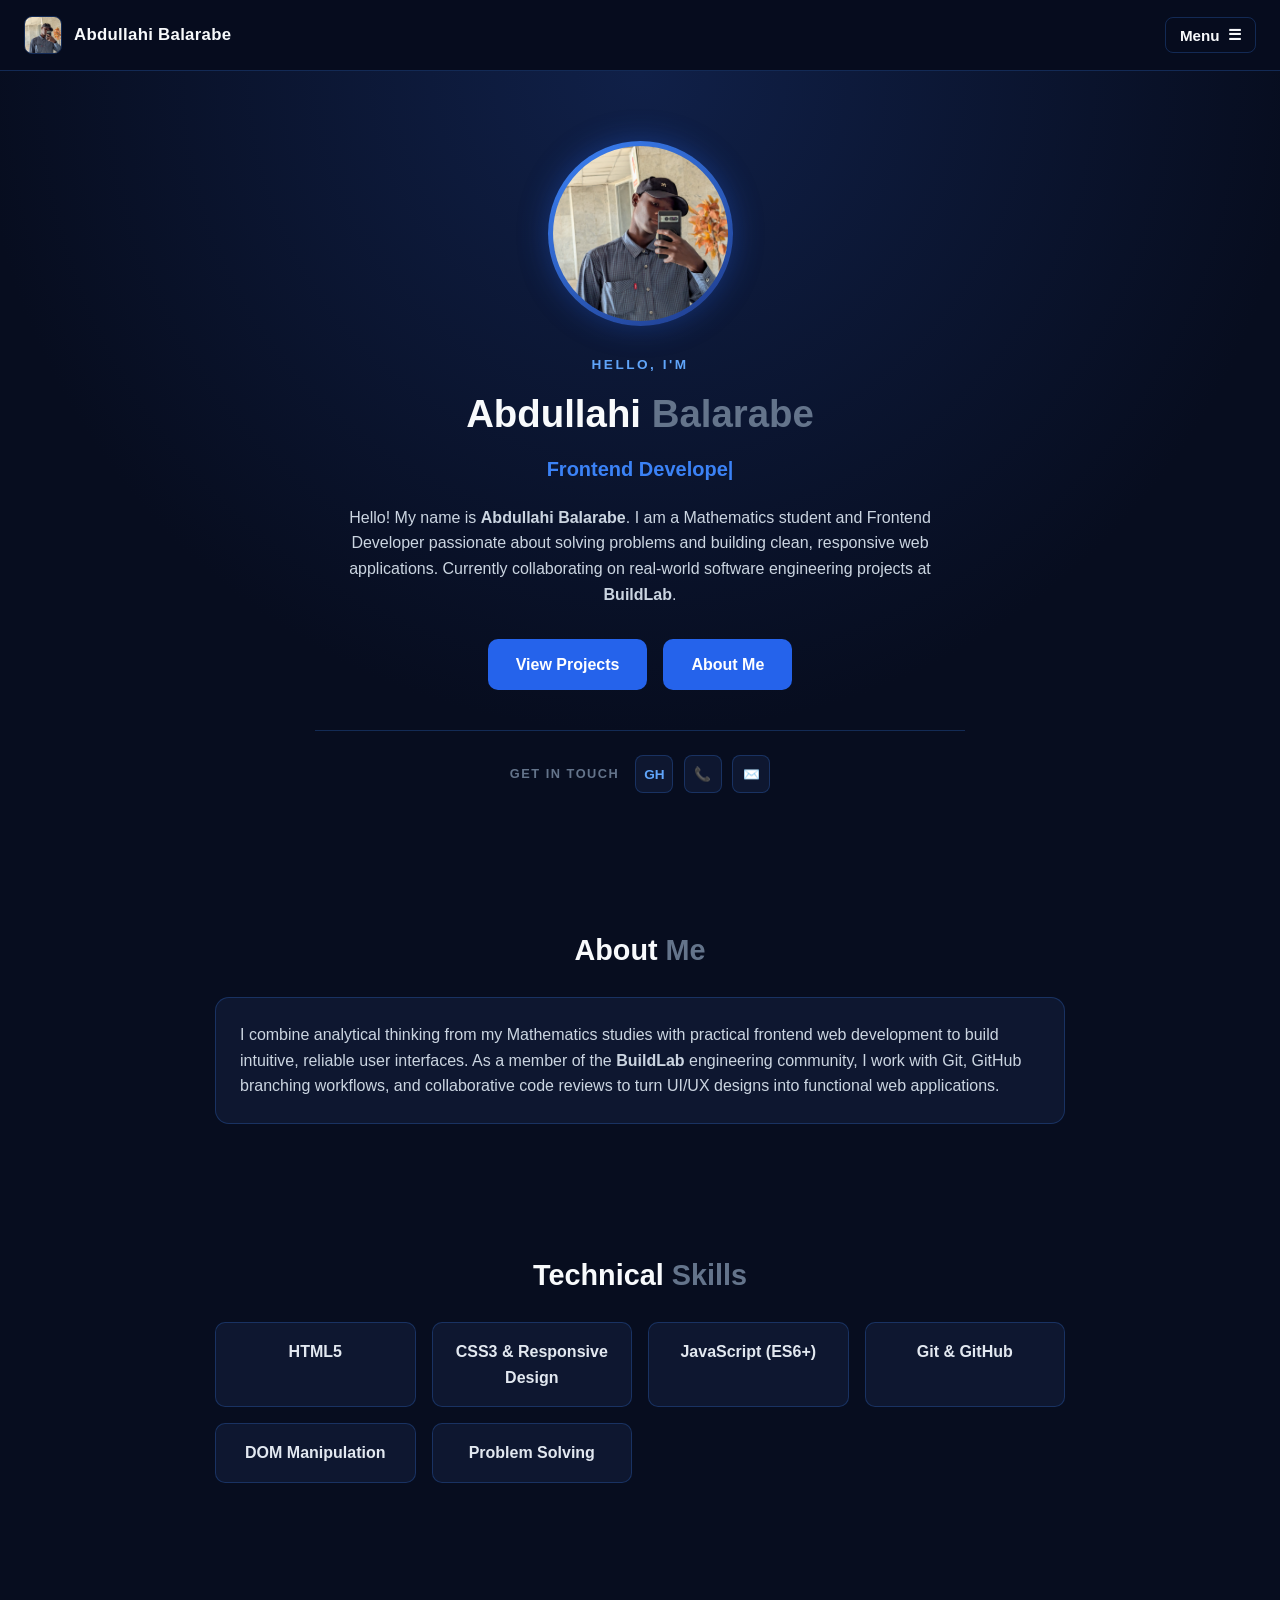
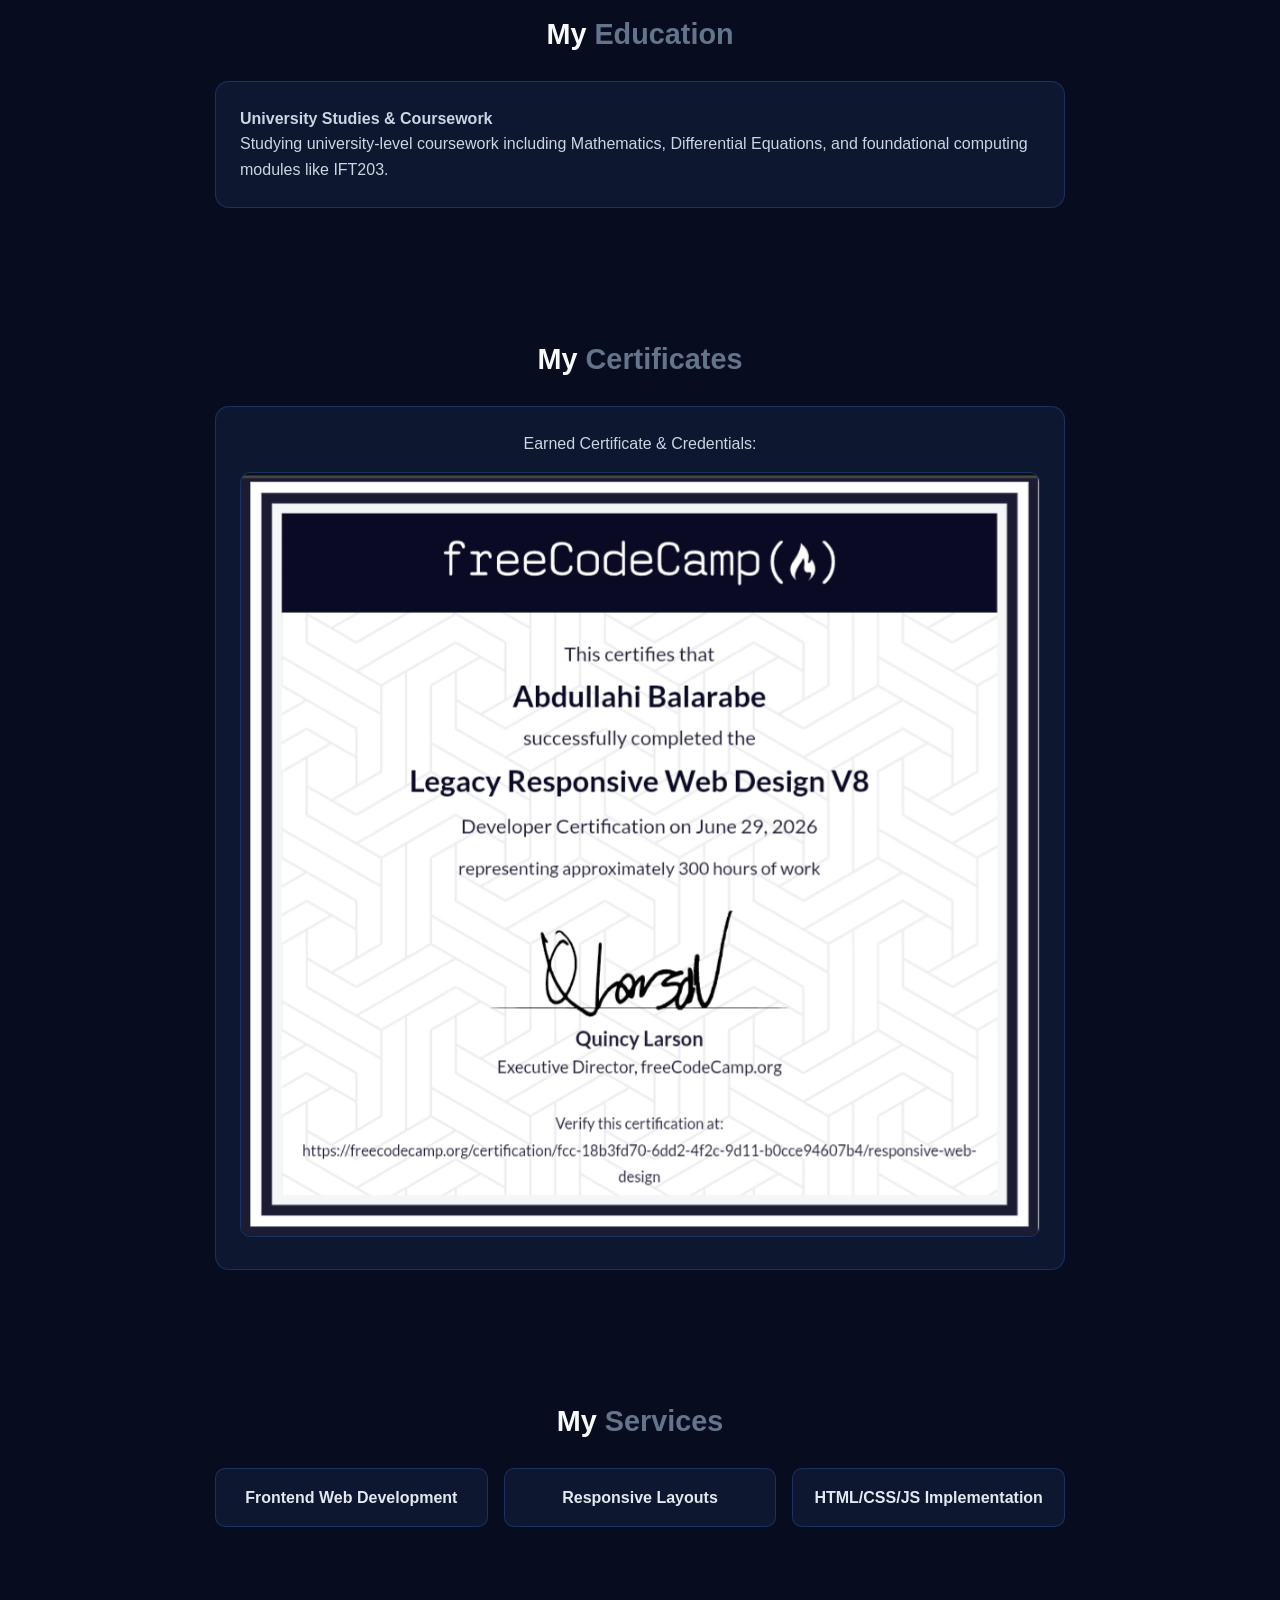
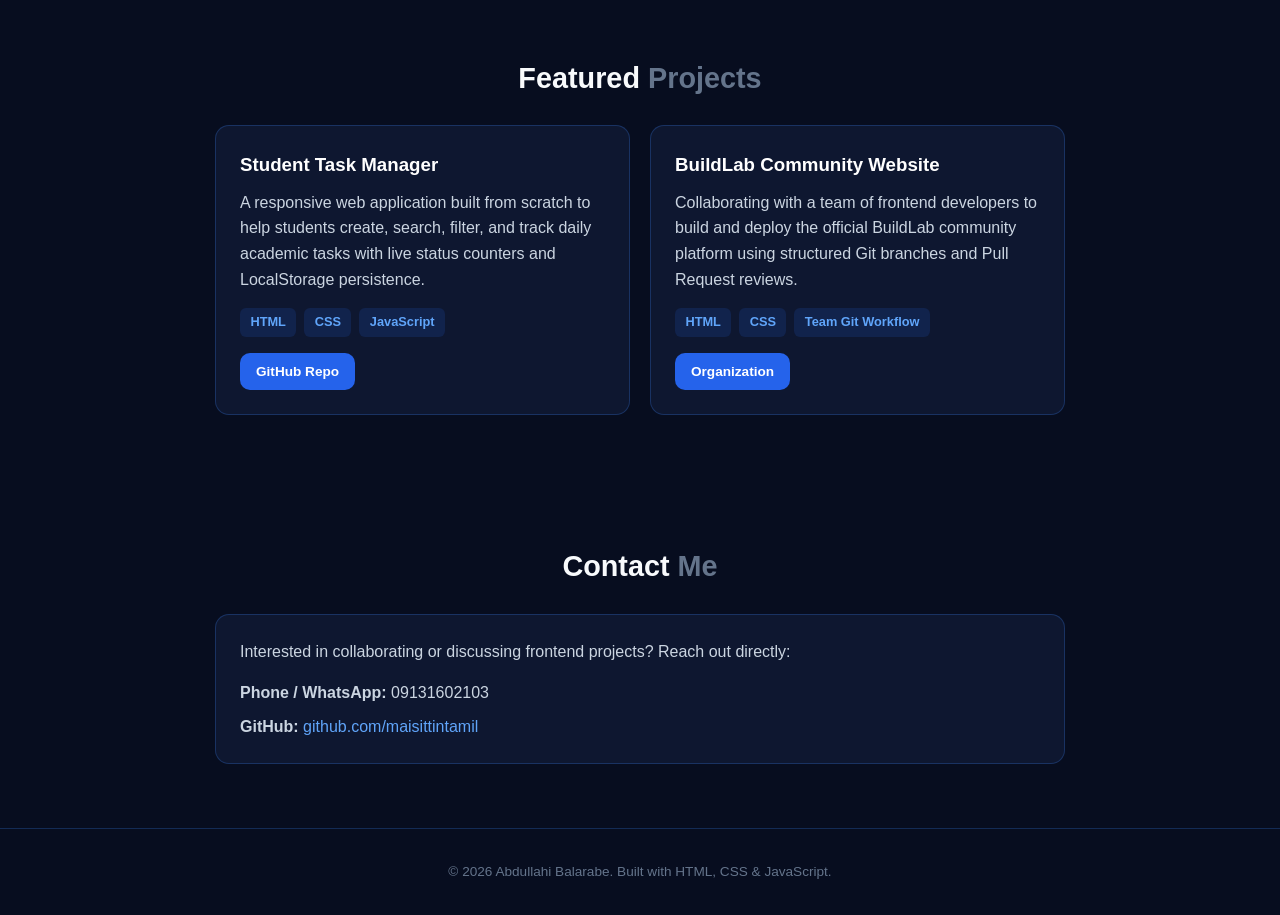
==== commit 00d02298: "Update index.html" ====
--- a/index.html
+++ b/index.html
@@ -105,12 +105,13 @@
     </div>
   </section>
 
-  <!-- Certificates Section -->
+   <!-- Certificates Section -->
   <section id="certificates" class="section">
     <div class="container">
       <h2 class="section-title">My <span class="accent-text">Certificates</span></h2>
-      <div class="card">
-        <p>Showcasing completed credentials, coursework certifications, and technical training milestones as I grow as a software developer.</p>
+      <div class="card" style="text-align: center;">
+        <p style="margin-bottom: 1rem;">Earned Certificate &amp; Credentials:</p>
+        <img src="images/photo2.jpg" alt="Abdullahi Balarabe Certificate" style="max-width: 100%; height: auto; border-radius: 10px; border: 1px solid var(--border-subtle);" />
       </div>
     </div>
   </section>
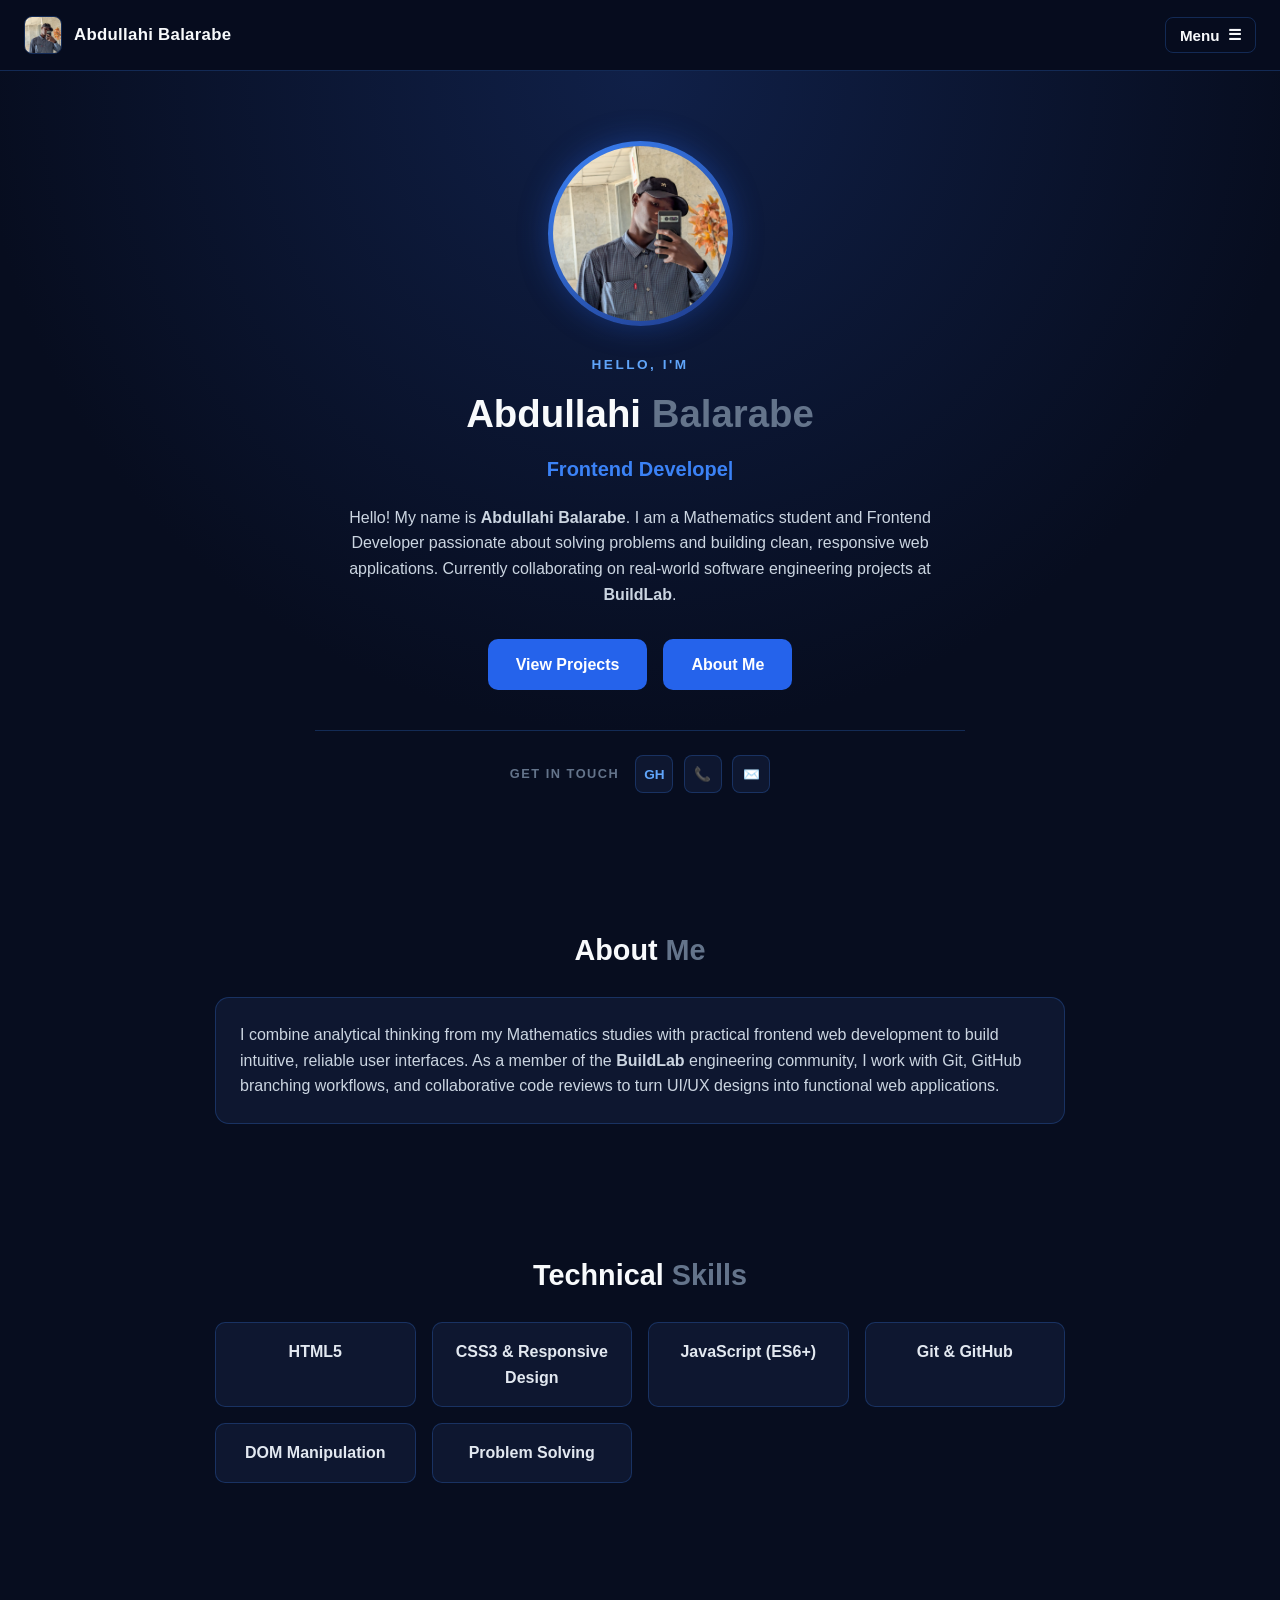
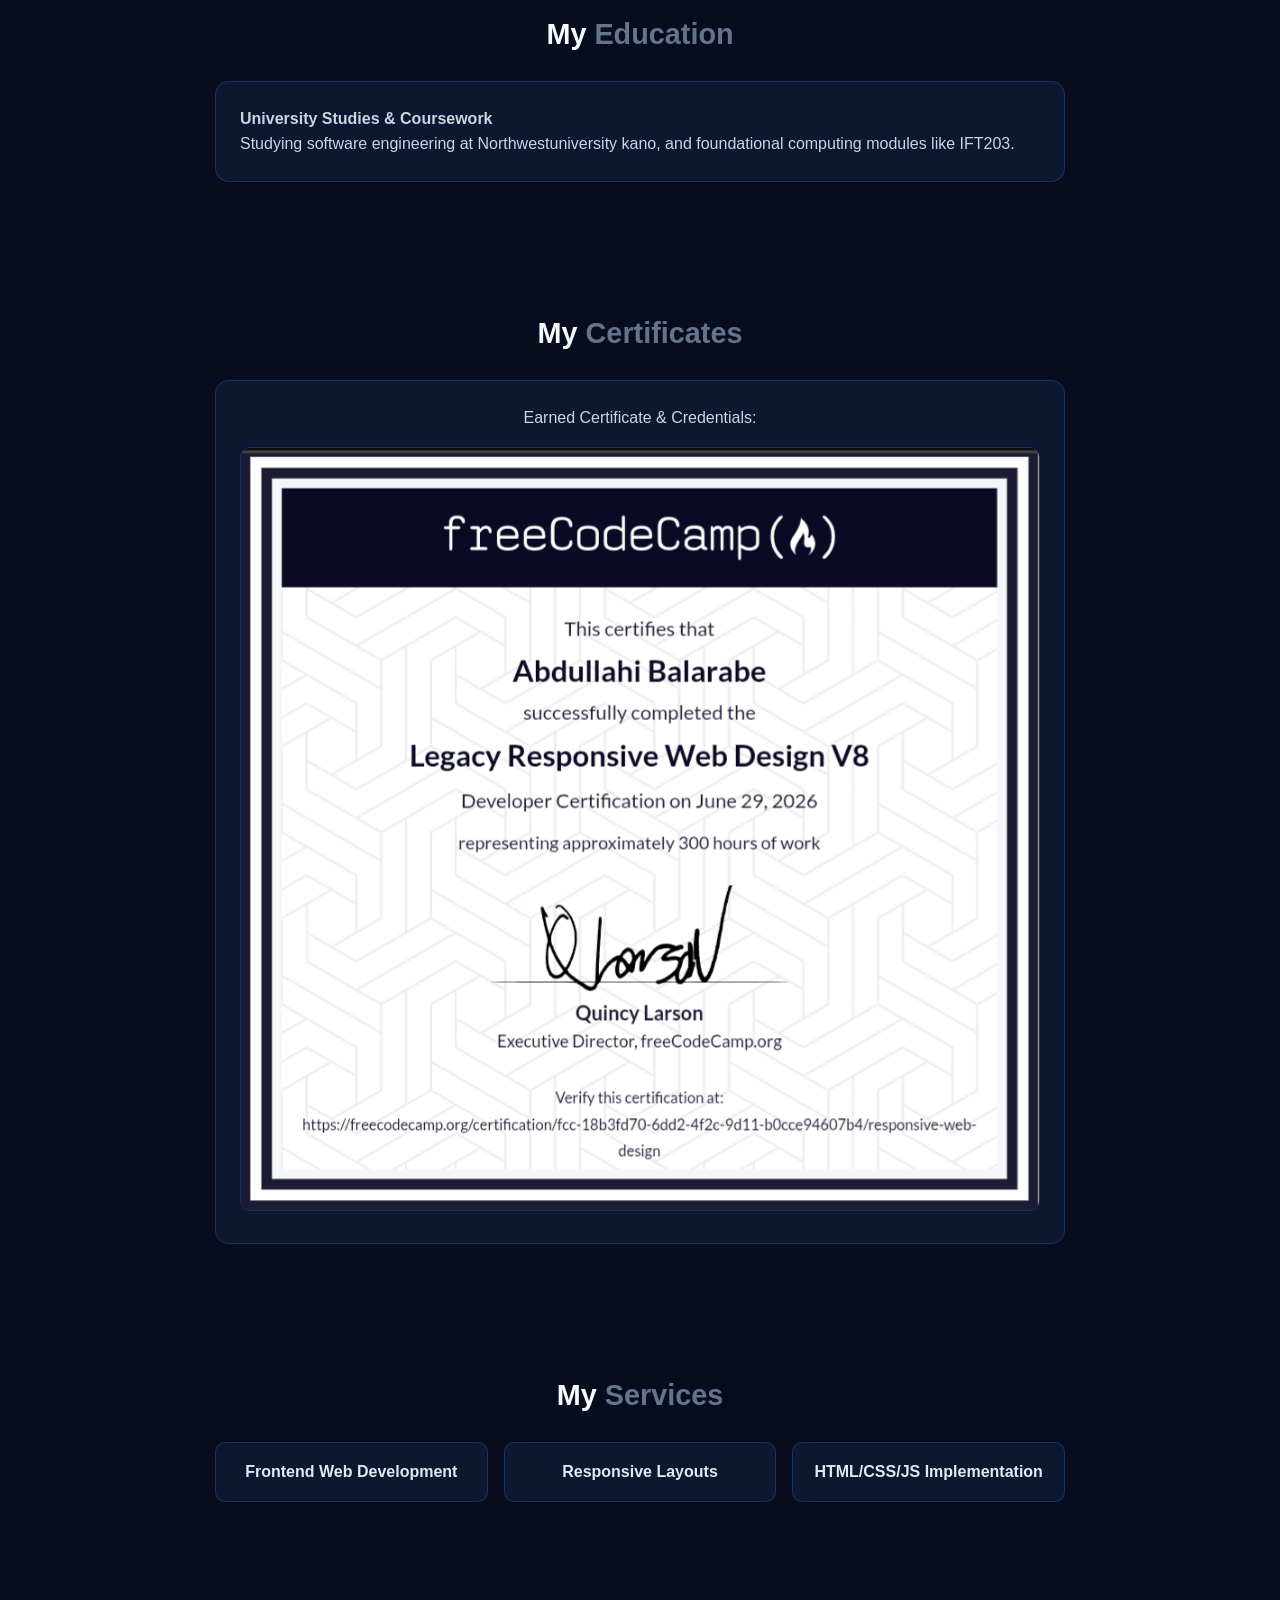
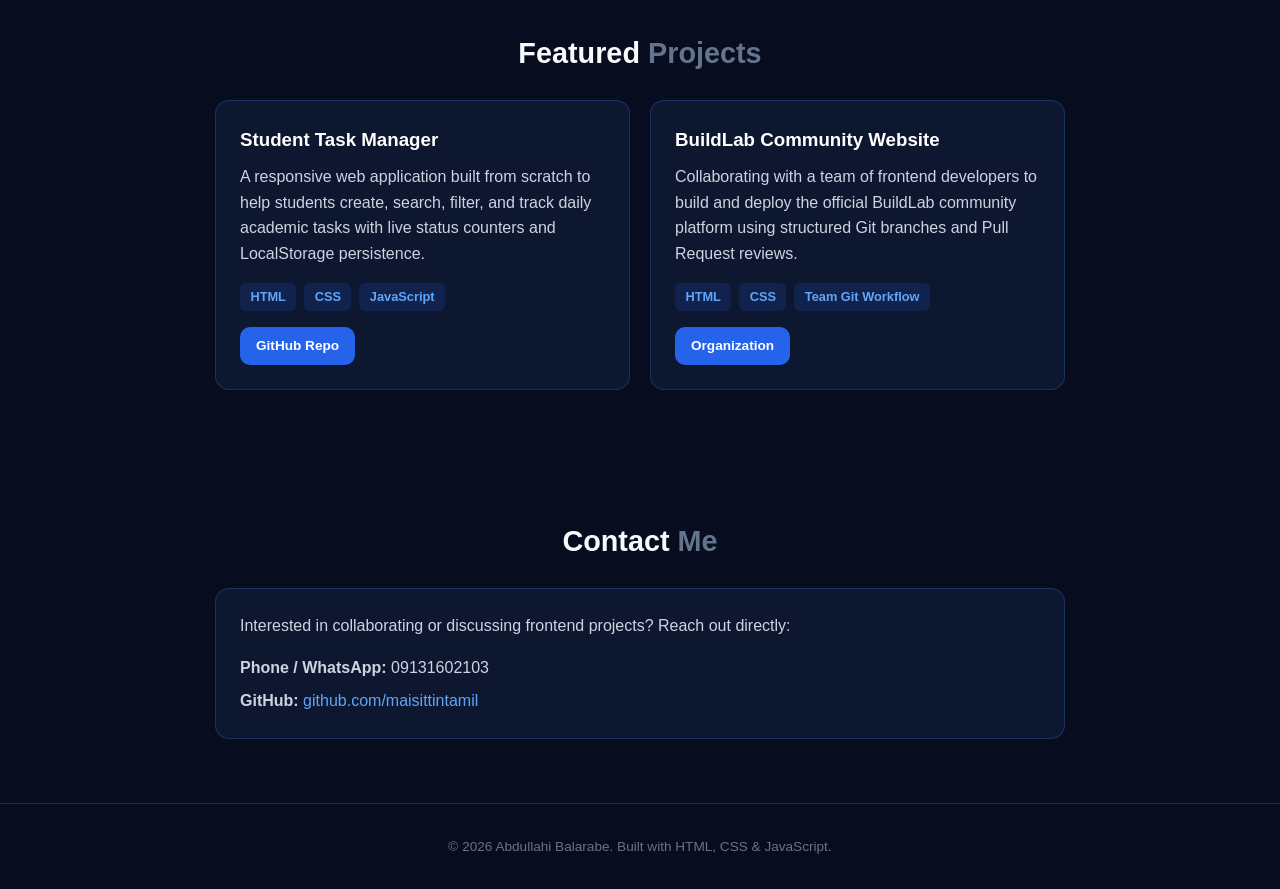
==== commit bd4f1825: "Update education description in index.html" ====
--- a/index.html
+++ b/index.html
@@ -100,7 +100,7 @@
       <h2 class="section-title">My <span class="accent-text">Education</span></h2>
       <div class="card">
         <p><strong>University Studies & Coursework</strong></p>
-        <p>Studying university-level coursework including Mathematics, Differential Equations, and foundational computing modules like IFT203.</p>
+        <p>Studying software engineering at Northwestuniversity kano, and foundational computing modules like IFT203.</p>
       </div>
     </div>
   </section>
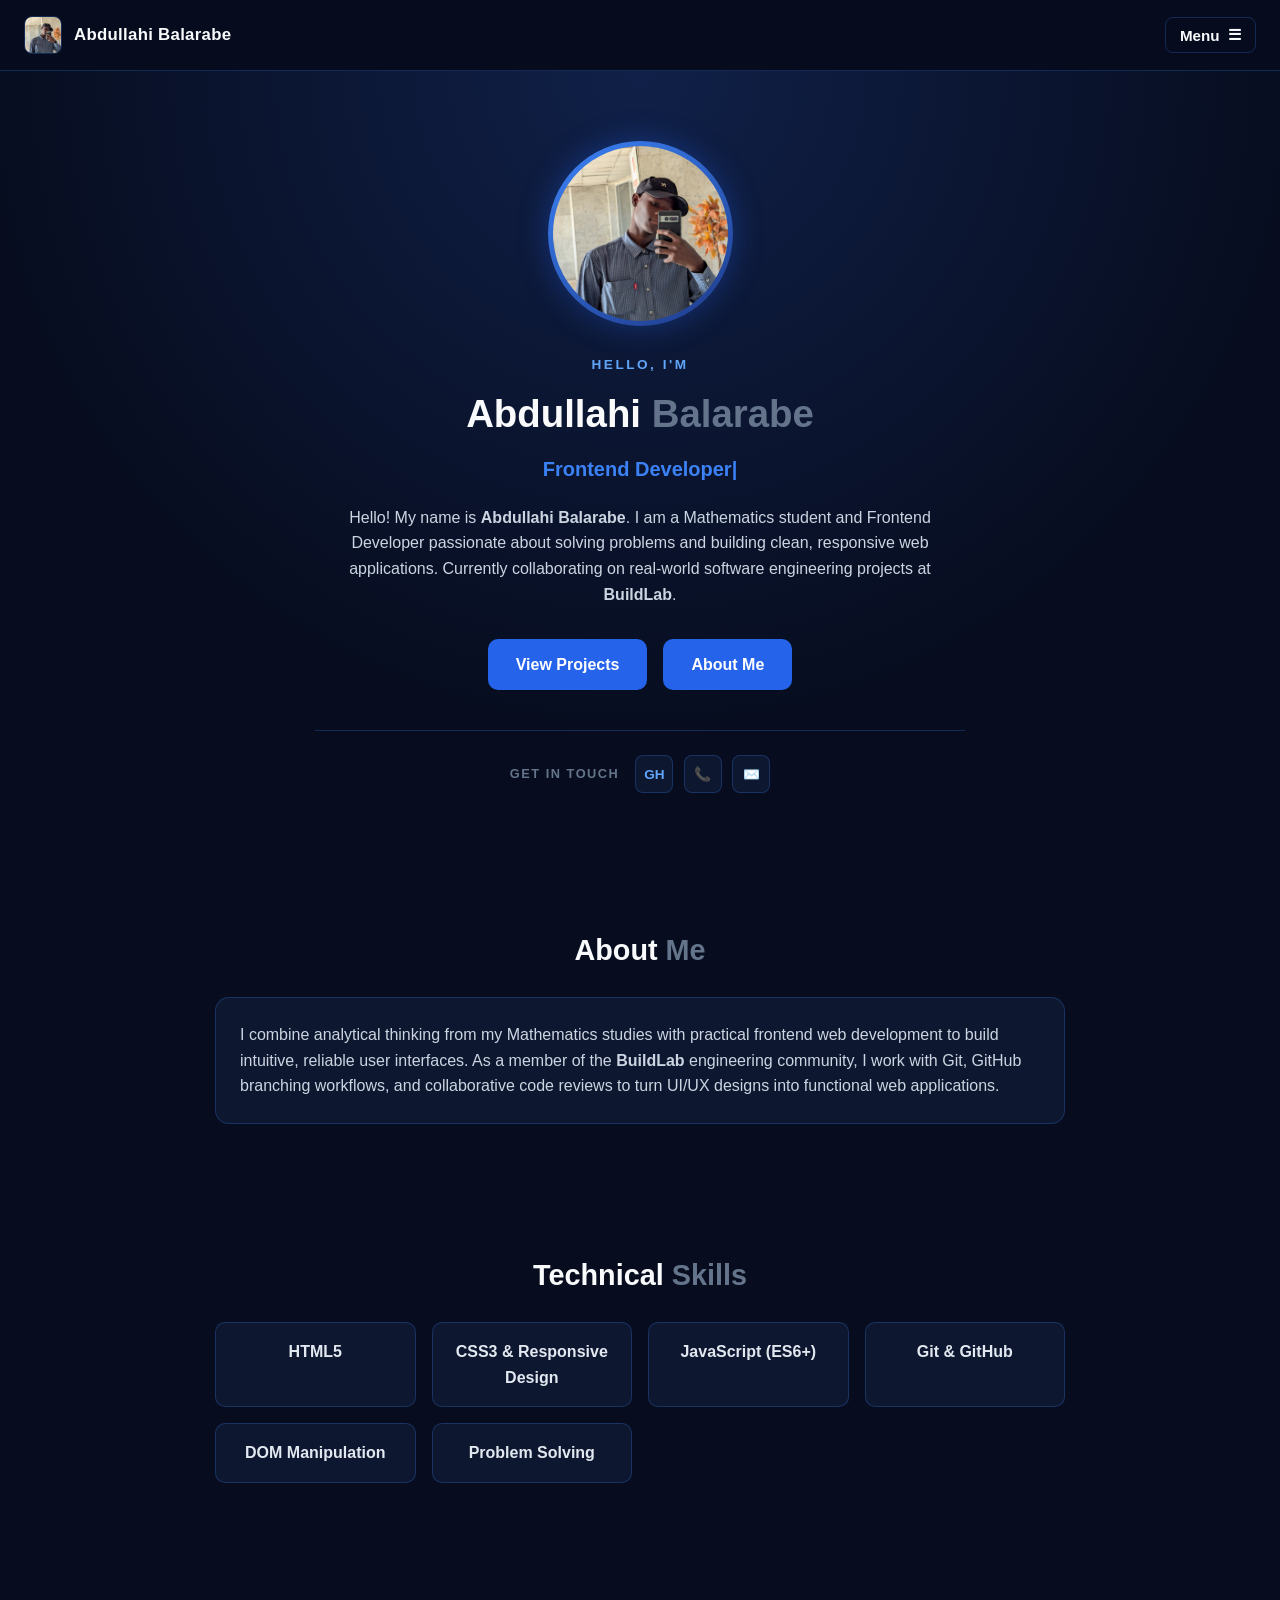
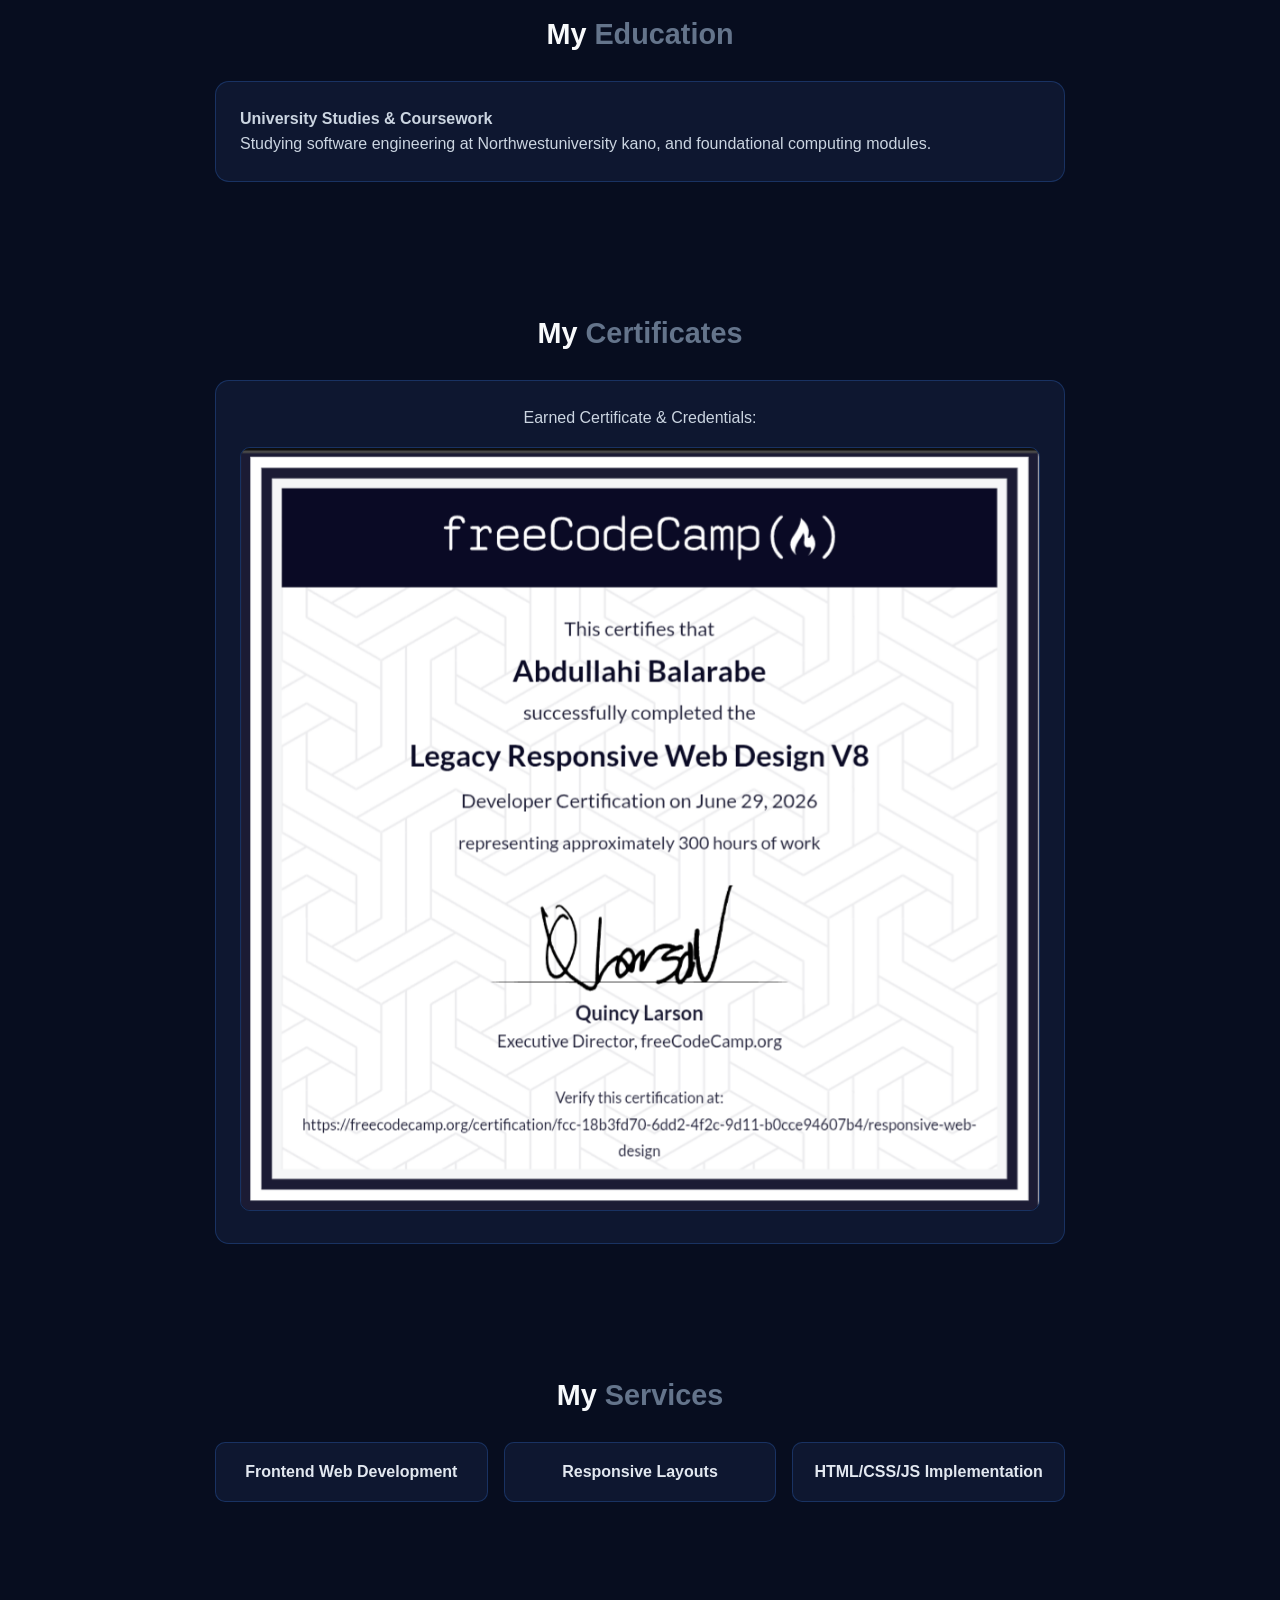
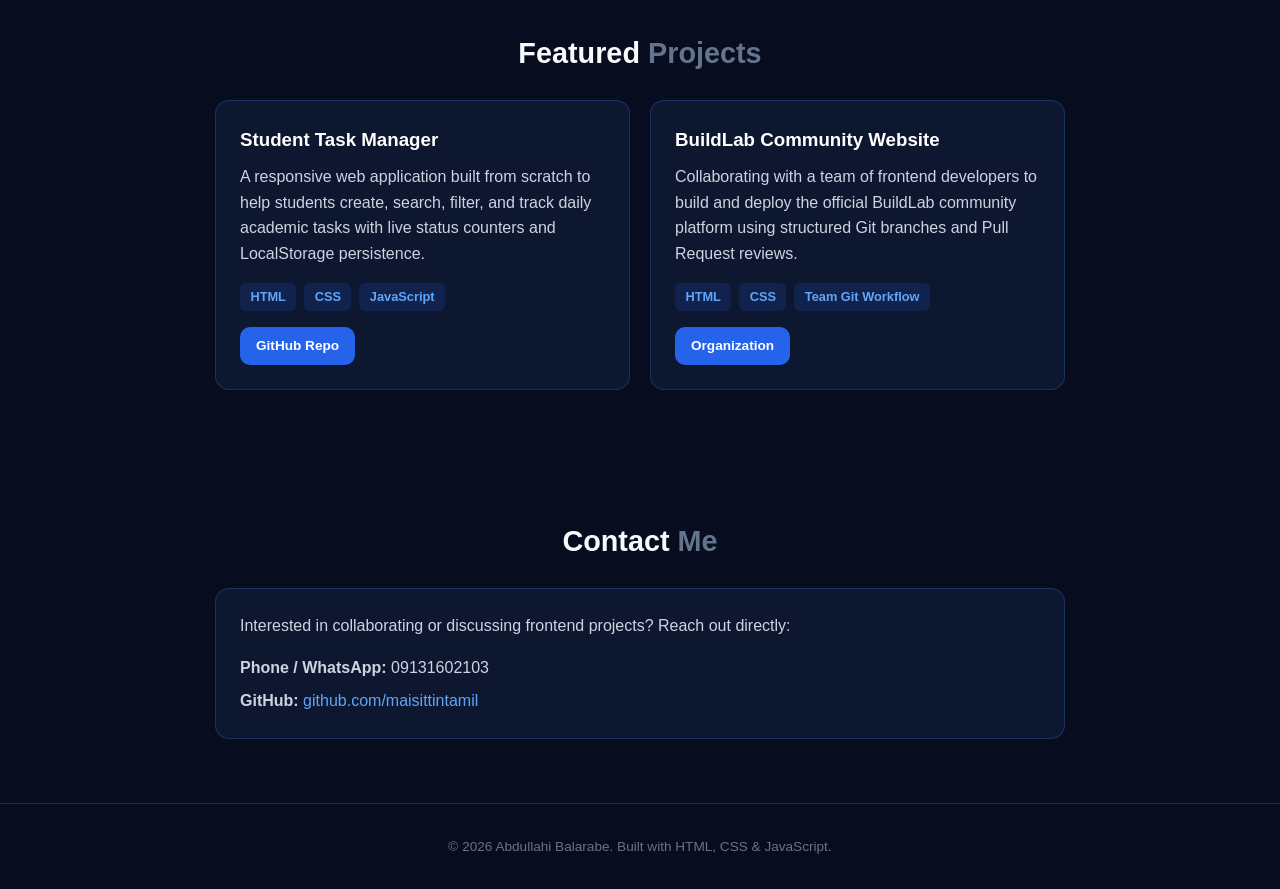
==== commit 05d07c21: "Remove specific module reference from education section" ====
--- a/index.html
+++ b/index.html
@@ -100,7 +100,7 @@
       <h2 class="section-title">My <span class="accent-text">Education</span></h2>
       <div class="card">
         <p><strong>University Studies & Coursework</strong></p>
-        <p>Studying software engineering at Northwestuniversity kano, and foundational computing modules like IFT203.</p>
+        <p>Studying software engineering at Northwestuniversity kano, and foundational computing modules.</p>
       </div>
     </div>
   </section>
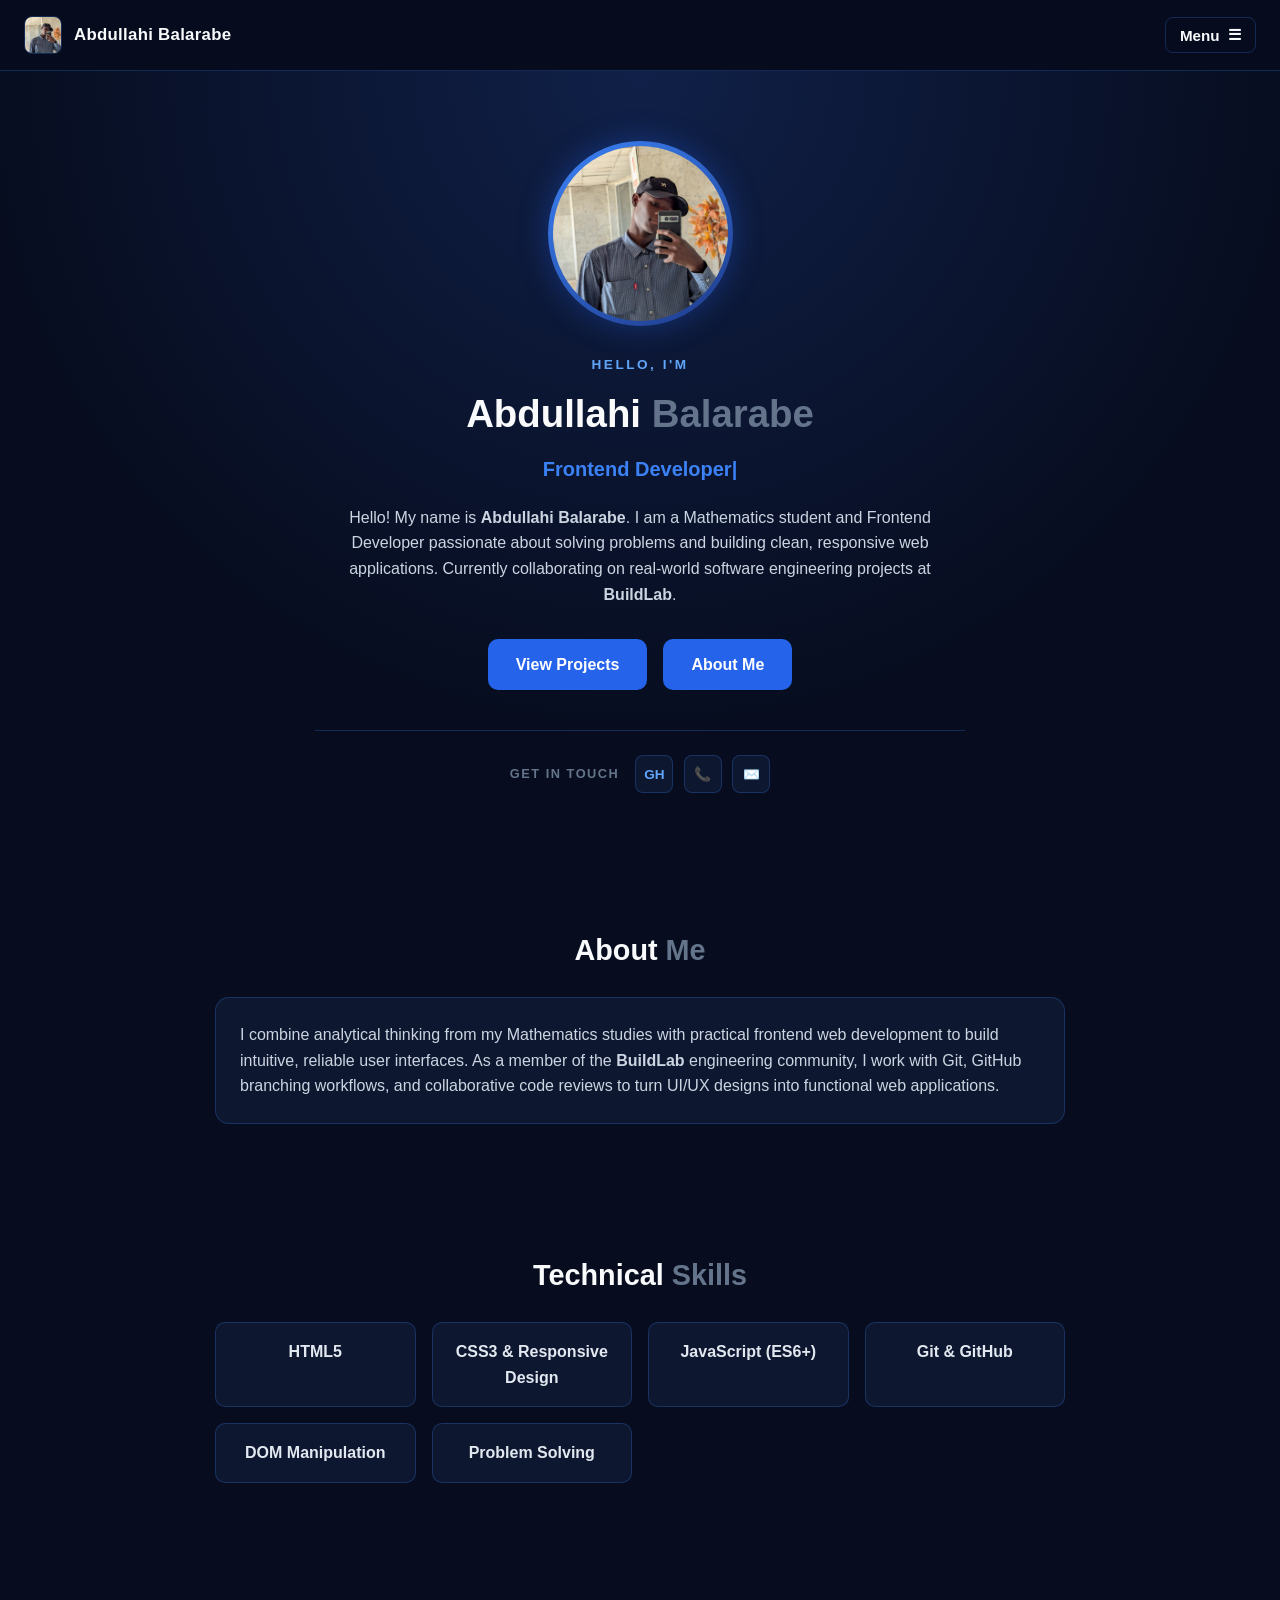
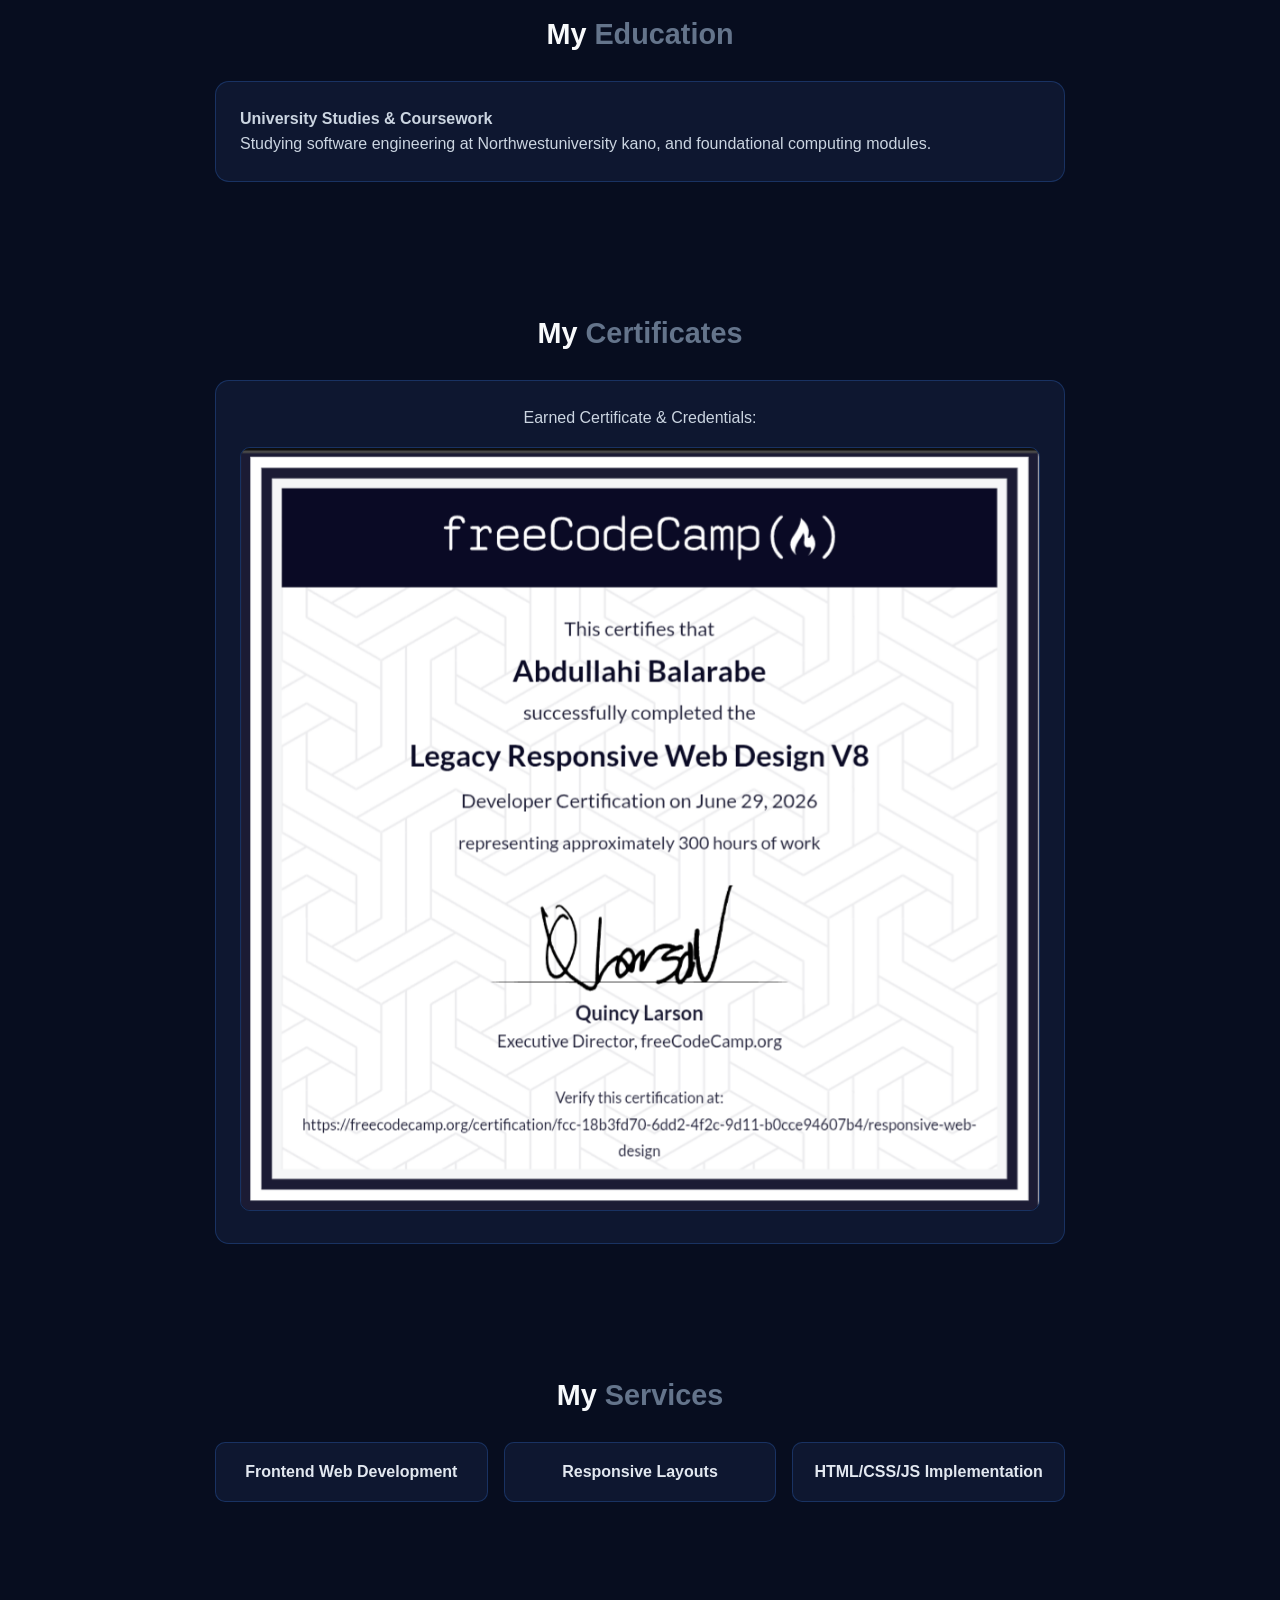
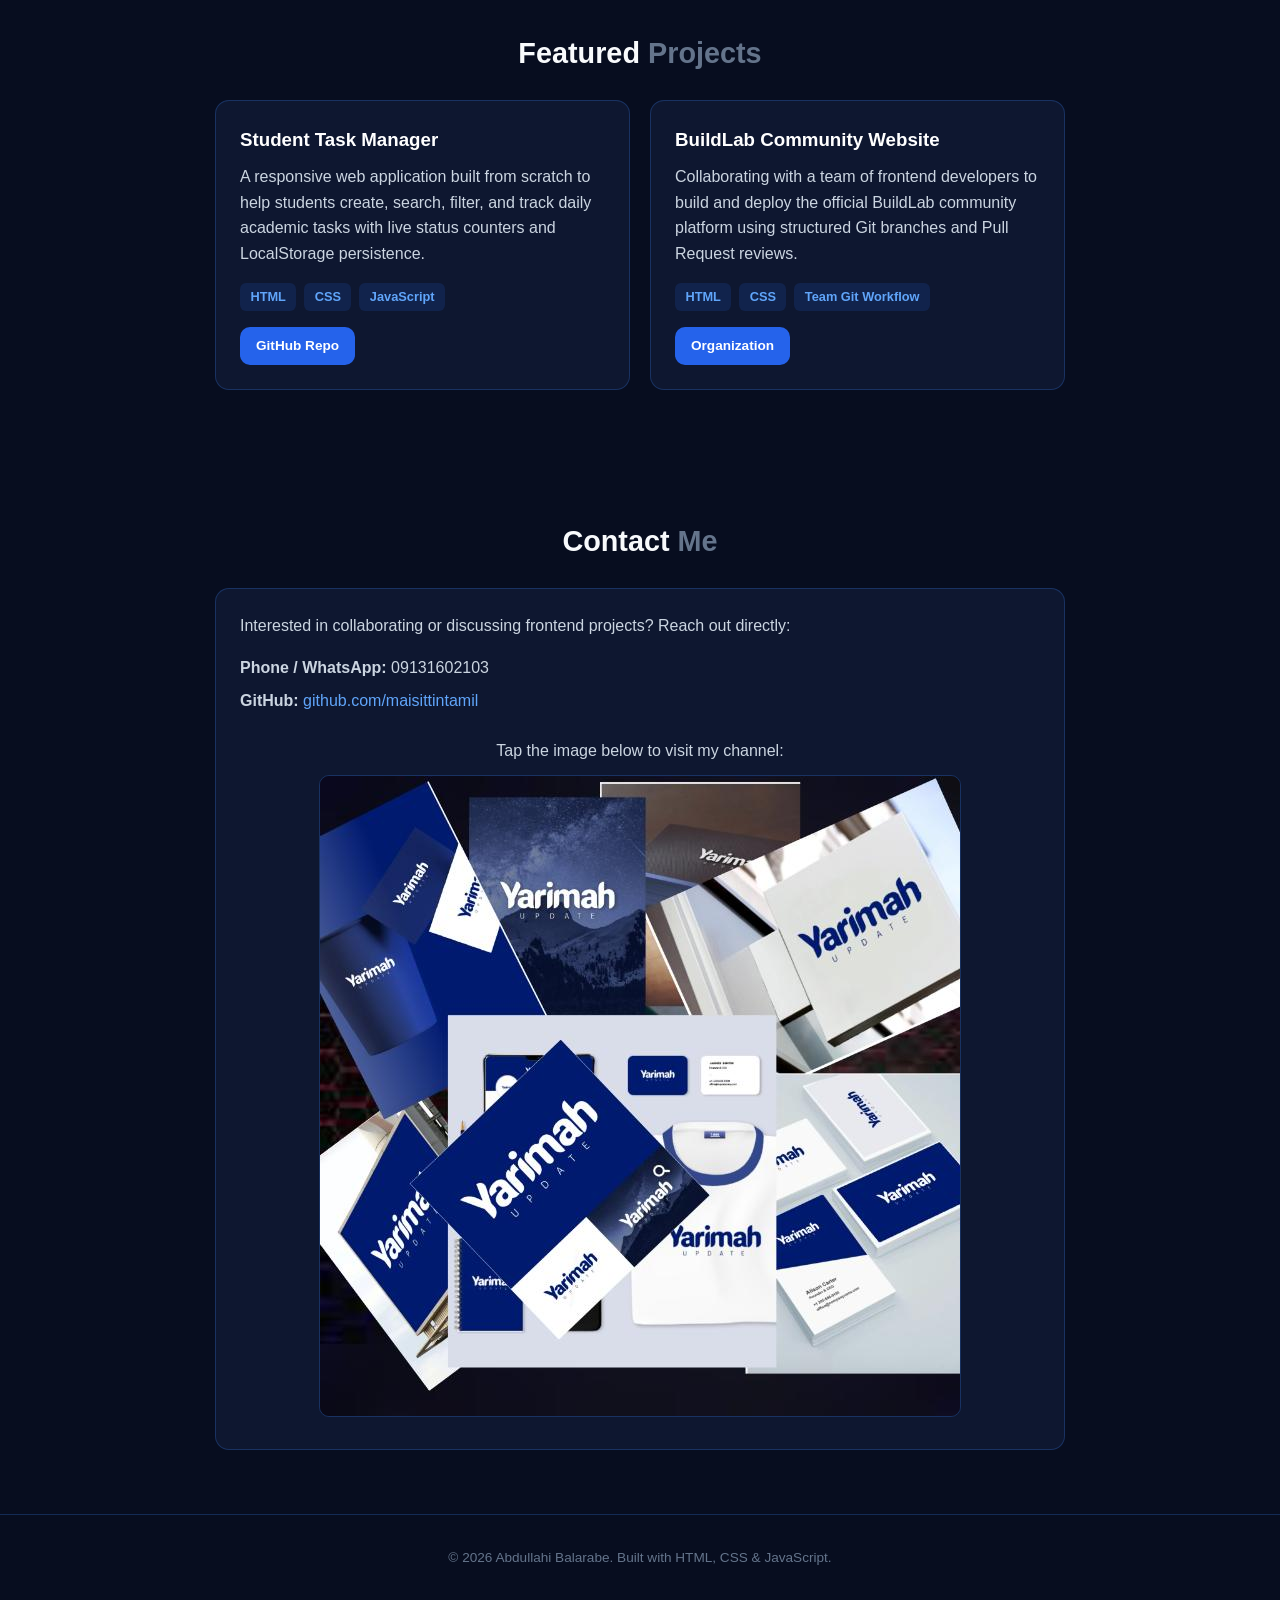
==== commit 82b62dc7: "Enhance contact section with channel link and image Added a section with a link to a channel and an " ====
--- a/index.html
+++ b/index.html
@@ -168,7 +168,7 @@
     </div>
   </section>
 
-  <!-- Contact Section -->
+    <!-- Contact Section -->
   <section id="contact" class="section">
     <div class="container">
       <h2 class="section-title">Contact <span class="accent-text">Me</span></h2>
@@ -178,9 +178,17 @@
           <p><strong>Phone / WhatsApp:</strong> 09131602103</p>
           <p><strong>GitHub:</strong> <a href="https://github.com/maisittintamil" target="_blank" rel="noopener">github.com/maisittintamil</a></p>
         </div>
+
+        <div style="margin-top: 1.5rem; text-align: center;">
+          <p style="margin-bottom: 0.75rem;">Tap the image below to visit my channel:</p>
+          <a href="https://t.me/Ytech_core" target="_blank" rel="noopener" style="display: inline-block;">
+            <img src="images/photo1.jpg" alt="Visit My Channel" style="max-width: 100%; height: auto; border-radius: 10px; border: 1px solid var(--border-subtle);" />
+          </a>
+        </div>
       </div>
     </div>
   </section>
+
 
   <footer class="footer">
     <p>&copy; 2026 Abdullahi Balarabe. Built with HTML, CSS &amp; JavaScript.</p>
